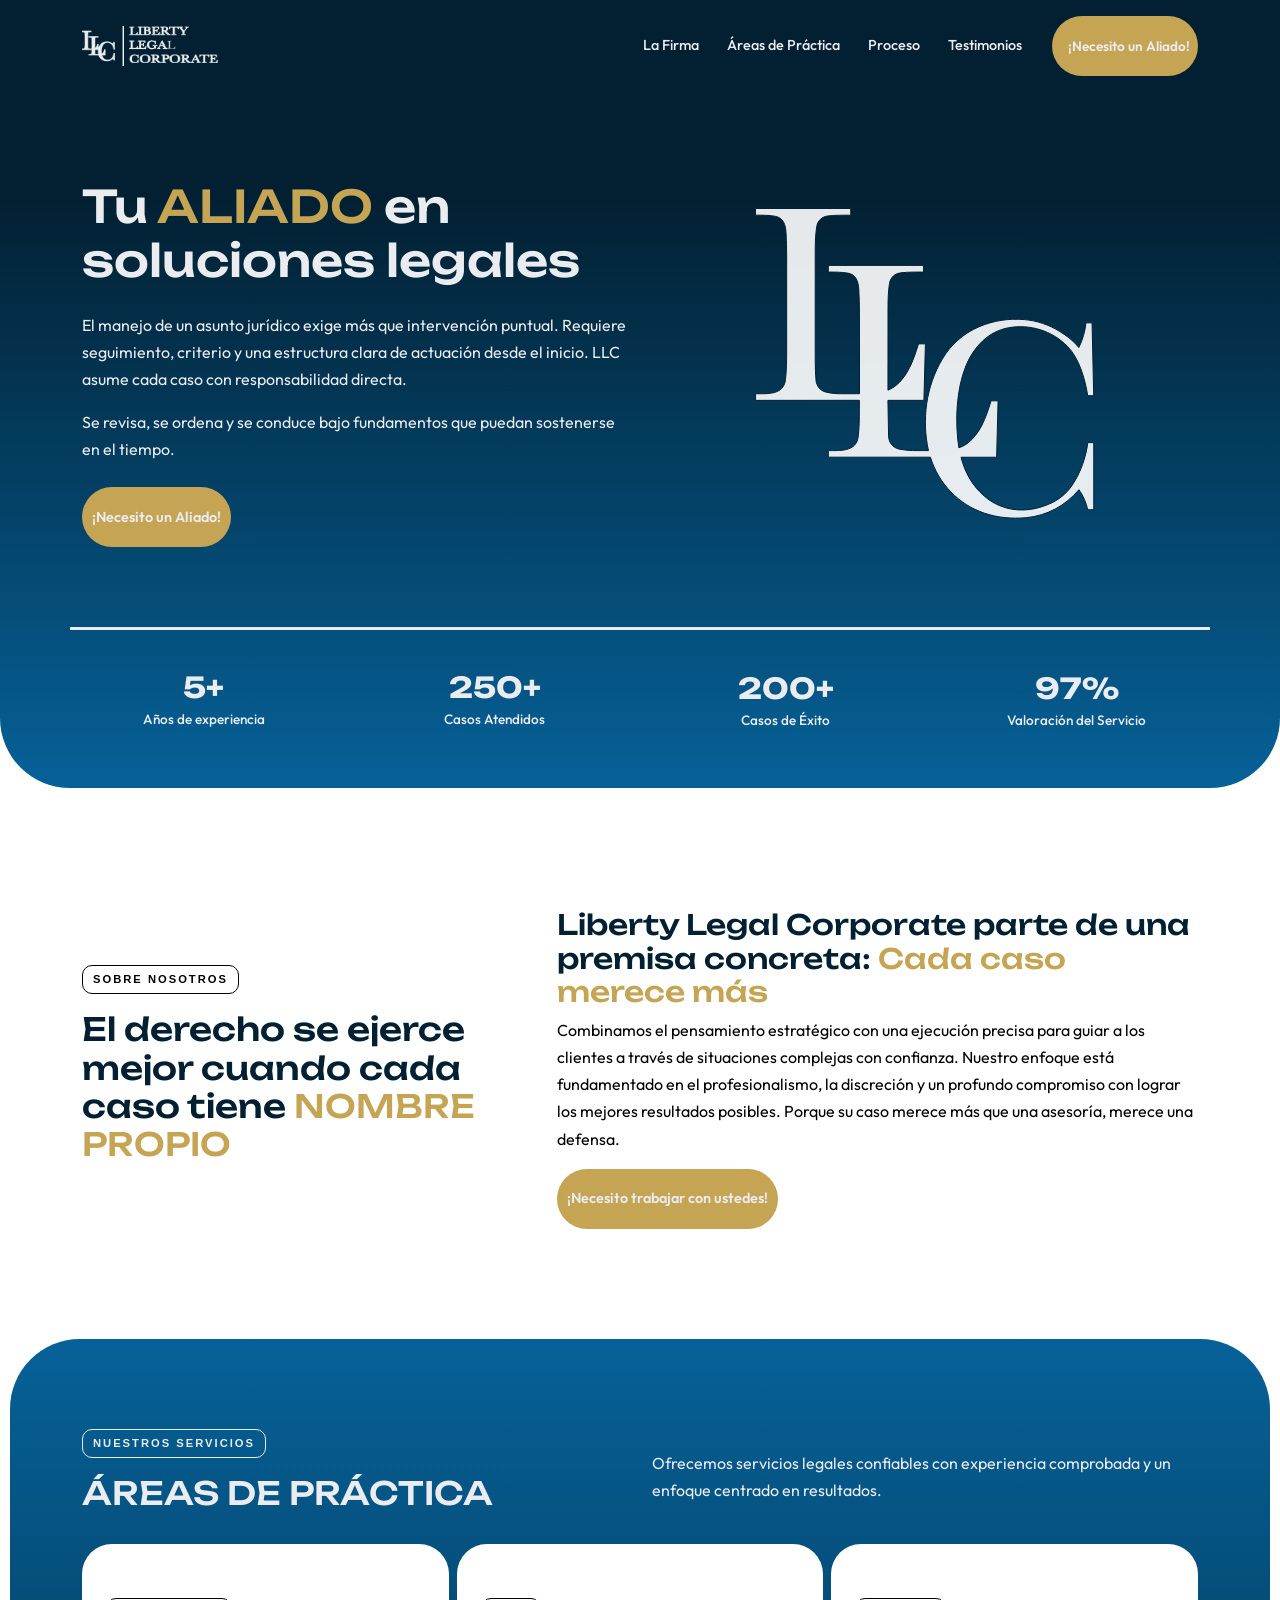
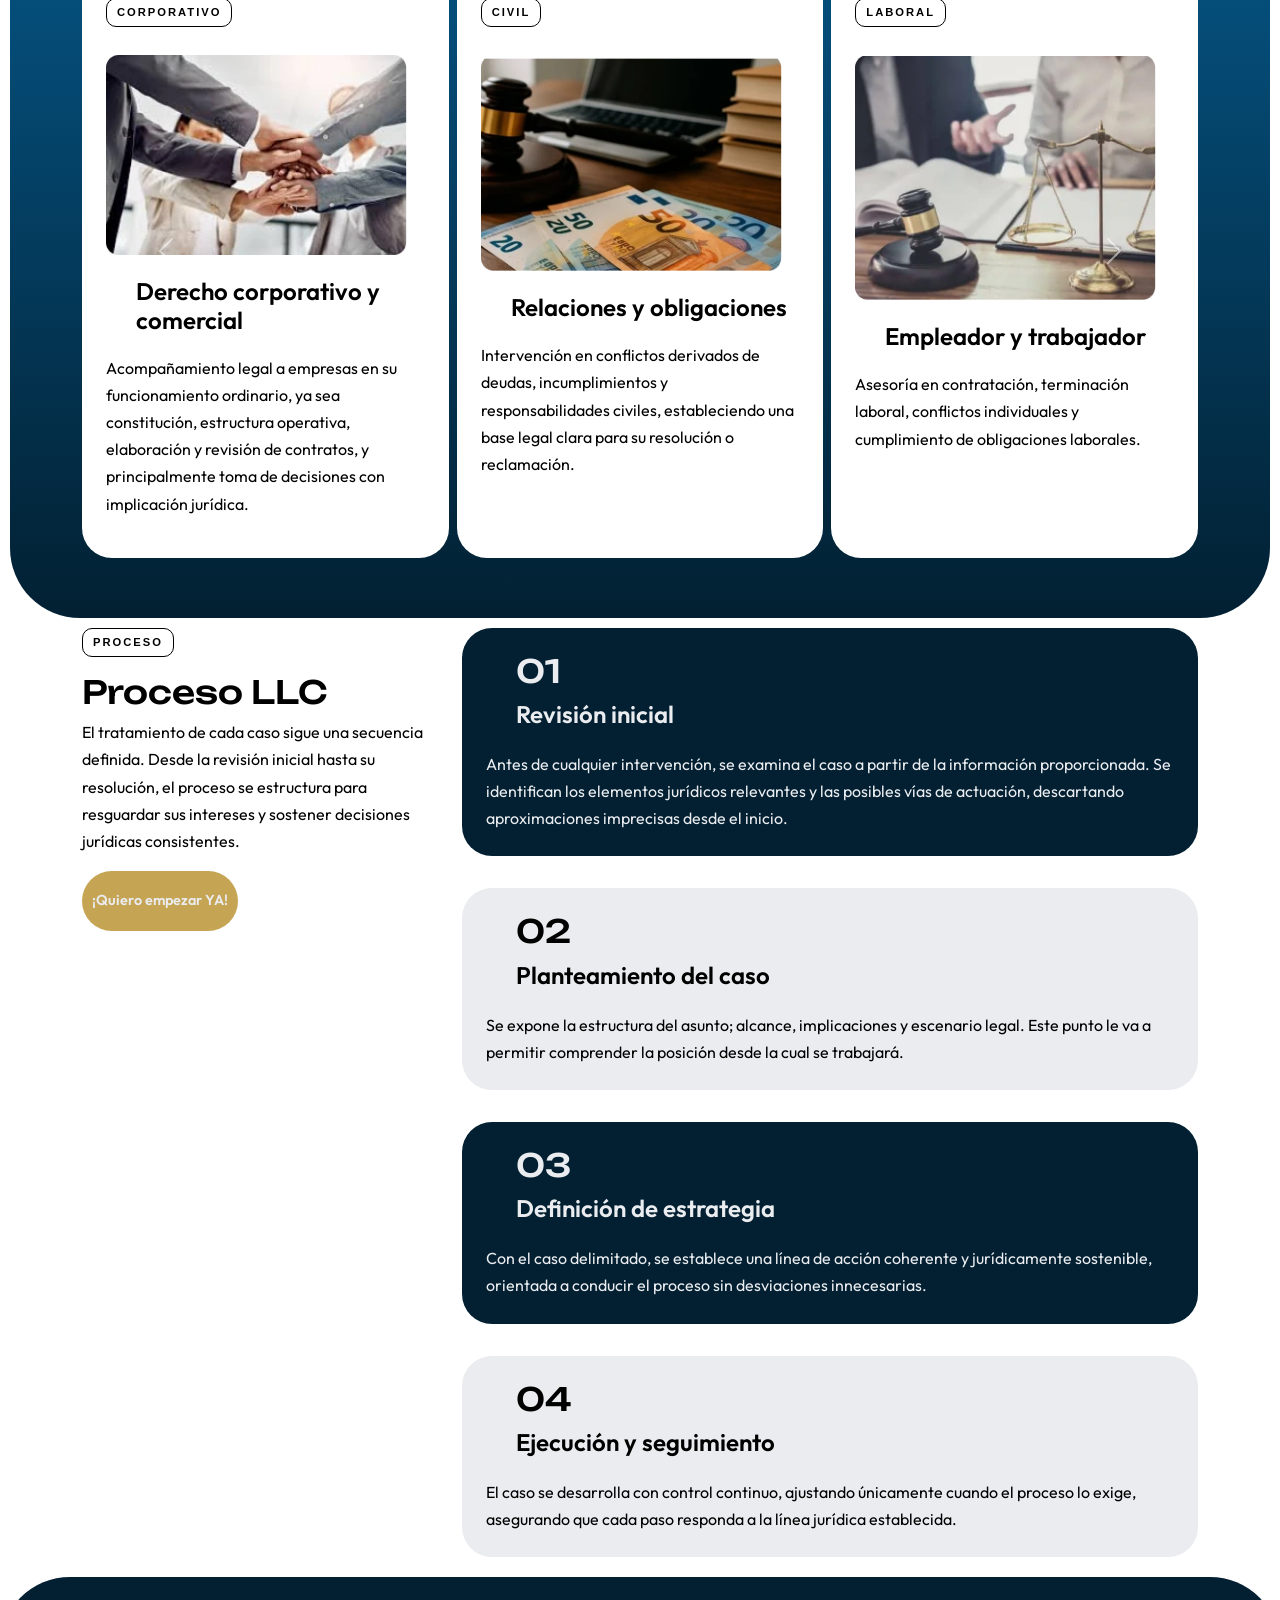
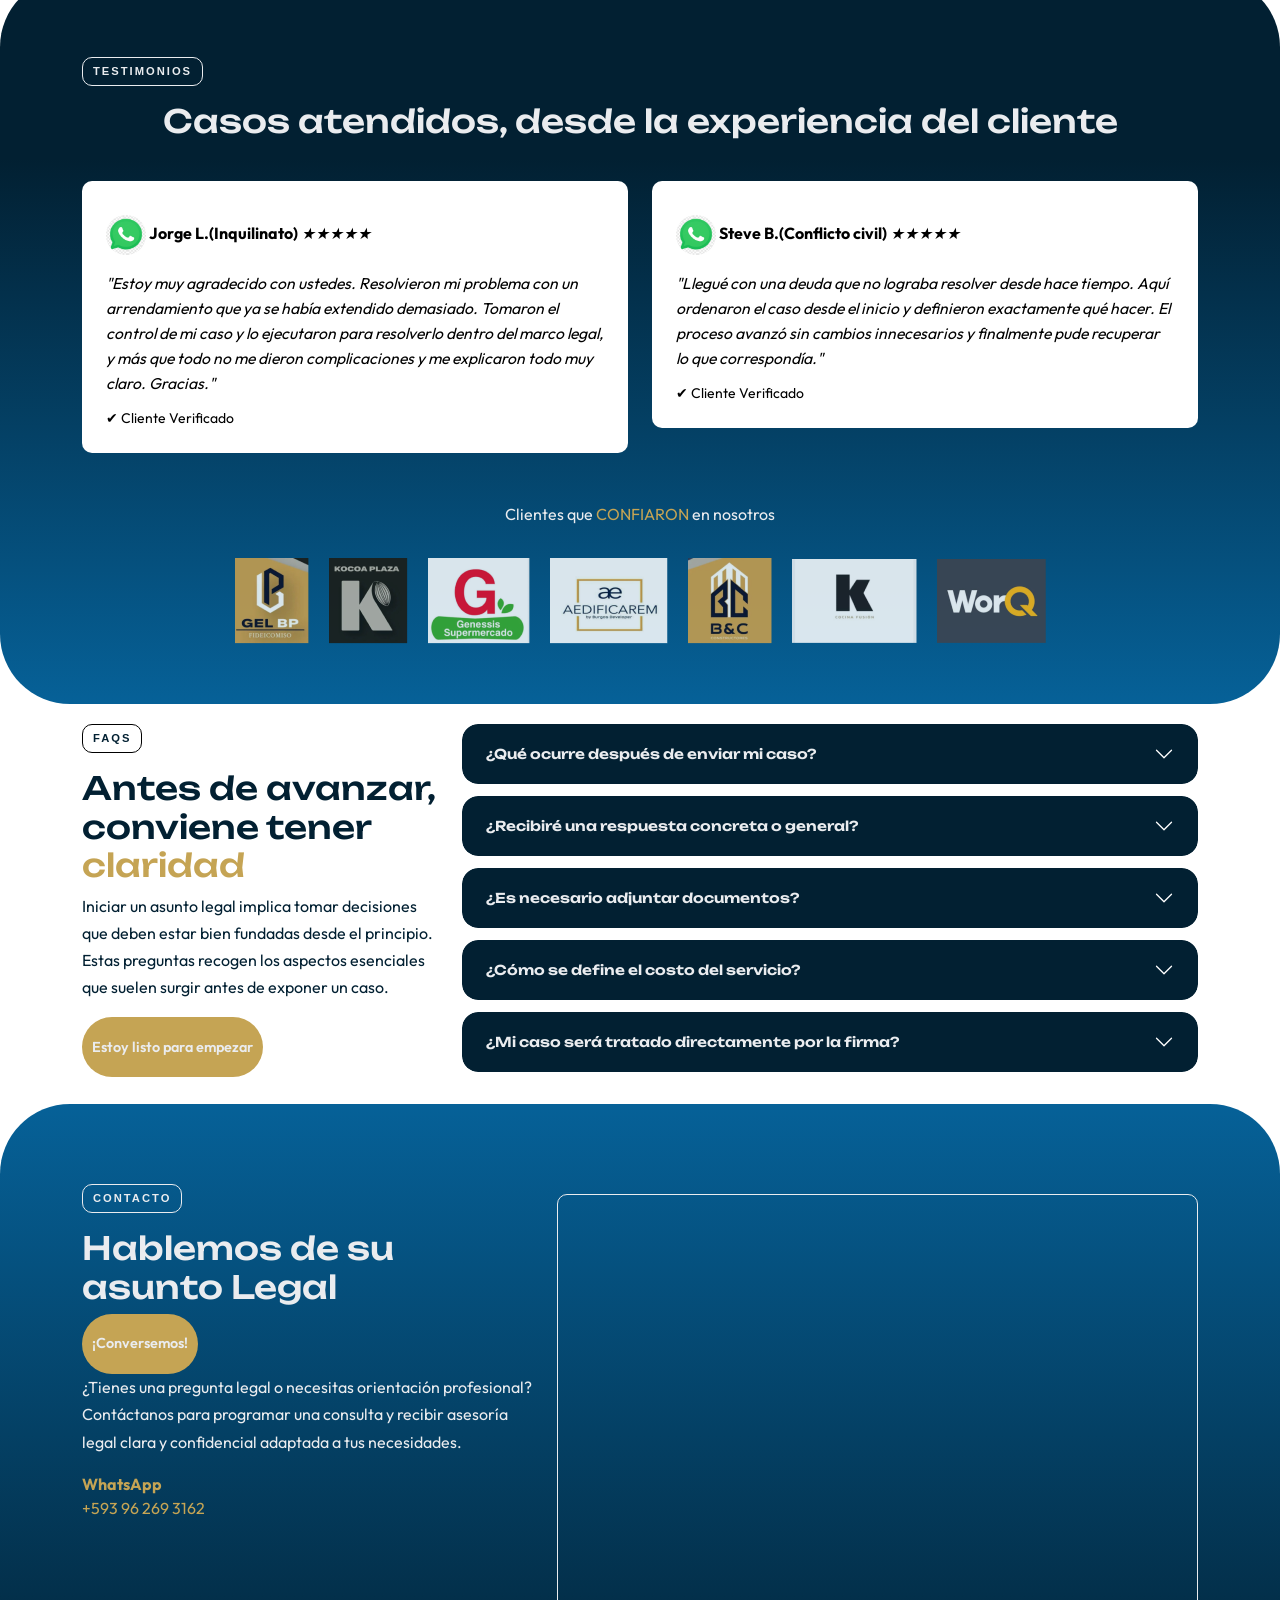
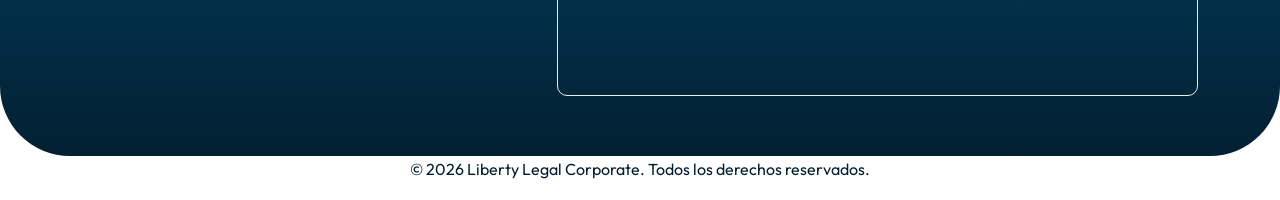
==== index.html @ 4735b4de "se hizo responsive" ====
<!DOCTYPE html>
    <html lang="es">

    <head>
        <meta charset="UTF-8">
        <meta name="viewport" content="width=device-width, initial-scale=1.0">
        <!-- esto hace que el celular no haga zoom -->
        <title>LLC - Liberty Legal Corporate</title>

        <!-- Fuentes de Google Fonts -->
        <link rel="preconnect" href="https://fonts.googleapis.com">
        <link rel="preconnect" href="https://fonts.gstatic.com" crossorigin>
        <link
            href="https://fonts.googleapis.com/css2?family=Outfit:wght@100..900&family=Unbounded:wght@200..900&display=swap"
            rel="stylesheet">

        <!-- Bootstrap CSS -->
        <link rel="stylesheet" href="public/bootstrap/css/bootstrap.min.css"> 

        <!-- Nuestros estilos -->
        <link rel="stylesheet" href="estilos/estilos.css">
    </head>

    <body>

        <!-- NAVBAR -->
        <nav class="navbar navbar-expand-lg" id="navbar">
            
            <!-- navbar-expand-lg: en pantalla grande muestra los links, en celular los esconde y aparece el boton hamburguesa -->
            <div class="container"> <!-- container: centra todo y le pone margenes a los lados -->

                <!-- Logo -->
                <a href="#hero" class="navbar-brand">
                    <img src="img/logo menu.webp" alt="Liberty Legal Corporate" class="logo">
                </a>

                <button class="navbar-toggler border-0" type="button" data-bs-toggle="collapse" data-bs-target="#menu" aria-controls="menu" aria-expanded="false" aria-label="Toggle navigation">
                    <span class="navbar-toggler-icon"></span>
                </button>

                <div class="collapse navbar-collapse" id="menu">
                    <ul class="navbar-nav ms-auto align-items-lg-center">
                        <li class="nav-item"><a class="nav-link" href="#sobre-nosotros">La Firma</a></li>
                        <li class="nav-item"><a class="nav-link" href="#servicios">Áreas de Práctica</a></li>
                        <li class="nav-item"><a class="nav-link" href="#proceso">Proceso</a></li>
                        <li class="nav-item"><a class="nav-link" href="#testimonios">Testimonios</a></li>
                    </ul>
                </div>

                <a href="#contacto" class="boton ms-auto ms-lg-3">
                    ¡Necesito un Aliado!
                </a>

            </nav>
            
            <!-- SECCION 1 -->
            <section id="hero">
                <div class="container">
                    <div class="row align-items-center"> <!-- row: crea una fila, align-items-center: centra verticalmente -->
                        
                        <!-- en pantalla grande ocupa la mitad, en celular ocupa todo el ancho -->
                        <div class="col-lg-6">
                            <h1>Tu <span>ALIADO</span> en soluciones legales</h1>
                            <p>El manejo de un asunto jurídico exige más que intervención puntual.
                                Requiere seguimiento, criterio y una estructura clara de actuación
                                desde el inicio. LLC asume cada caso con responsabilidad directa.</p>
                                <p>Se revisa, se ordena y se conduce bajo fundamentos que puedan sostenerse en el tiempo.</p>
                                <a href="#contacto" class="boton">¡Necesito un Aliado!</a>
                            </div>
                            
                            <!-- logo grande, en pantalla grande ocupa la otra mitad, en celular se pone abajo -->
                            <div class="col-lg-6 text-center">
                                <svg width="340" height="311" viewBox="0 0 340 311" fill="none" xmlns="http://www.w3.org/2000/svg">
                            <path
                            d="M332.729 187.647C330.099 170.996 324.219 150.156 312.304 138.159C296.985 122.697 275.218 115.922 253.812 119.697C233.077 123.317 218.635 139.089 210.898 157.913C201.149 181.7 199.911 214.331 203.832 239.773C213.838 237.033 222.4 226.225 226.836 217.382C230.808 209.47 233.438 201.558 236.069 192.87L243.084 192.819L241.64 249.237H205.998C209.454 262.372 215.282 274.111 224.515 283.522C236.12 296.088 252.007 302.708 269.132 301.932C277.849 301.725 285.74 299.501 293.735 296.192C303.329 292.21 311.375 285.953 317.204 277.162C325.766 264.337 330.821 249.806 332.833 234.602L338.764 234.654V301.57C336.804 301.725 334.896 301.777 332.729 301.725C331.079 294.382 328.397 287.866 323.909 281.661C310.344 297.795 292.033 307.672 271.195 309.689C257.01 310.878 243.135 309.792 229.57 305.241C203.728 296.554 183.664 275.714 175.411 249.185H73.3346L73.283 242.618C84.4758 242.411 101.136 244.221 103.148 228.966C104.334 220.071 104.282 211.176 104.334 202.127L104.386 192.301L0.555486 192.353L0.503906 185.786C11.903 185.631 28.6665 187.389 30.4718 171.72C31.555 162.101 31.6581 152.741 31.6581 142.864V48.334C31.6581 40.2669 31.4518 32.7686 31.0392 24.8048C30.6265 17.048 28.5633 9.60139 19.8979 8.20515C13.3473 7.1709 7.20928 7.1709 0.503906 7.1709L0.555486 0.5H95.7202L95.7718 7.22262C87.9317 7.17091 80.6074 7.06748 72.9735 7.94659C67.0419 8.67056 62.6576 12.4973 61.6776 18.6511C60.4396 26.8216 60.2333 34.8888 60.2333 43.473V153.465C60.2333 159.878 60.5428 165.566 60.9554 171.823C61.3165 177.822 65.0818 182.735 71.1167 184.131C75.7588 185.217 80.6074 185.734 85.5074 185.734H104.489L104.437 105.218C104.437 96.9954 104.231 89.342 103.767 81.1714C103.302 73.518 101.085 66.4334 92.677 65.0888C86.1264 64.0546 79.9884 64.0546 73.283 64.0546L73.3346 57.3837H168.499L168.551 64.1063C160.711 64.0546 153.386 63.9512 145.753 64.8303C139.821 65.5542 135.437 69.381 134.457 75.5348C133.219 83.6536 133.012 91.7725 133.012 100.305L132.961 182.166C150.601 175.029 158.441 152.741 163.445 135.883L170.408 135.831L168.912 192.353H132.909L133.58 228.19C133.838 234.602 137.603 239.36 143.793 241.066C148.332 241.894 152.974 242.566 157.668 242.566L173.451 242.618C166.694 211.642 171.027 178.494 187.223 151.19C195.94 136.504 208.474 125.489 224.051 118.766C238.338 112.613 253.503 110.337 269.08 111.578C282.027 112.664 293.838 116.698 304.773 123.472C311.891 127.868 318.236 132.625 323.858 139.503C327.881 131.488 329.996 123.576 330.976 114.836H337.062L338.713 187.699L332.729 187.647Z"
                            fill="white" stroke="#022032" stroke-miterlimit="10" />
                        </svg>
                    </div>
                </div>
            </div>
        </div>
        
        <!-- SECCION 1.5 -->
        <section id="stats">
            <div class="container">
                <div class="row text-center"> <!-- row: los 4 numeros van en una fila -->
                    
                    <!-- col-6: en celular se muestran 2 por fila, col-lg-3: en pantalla grande los 4 en una sola fila -->
                    <div class="col-6 col-lg-3">
                        <h2>5+</h2>
                        <p>Años de experiencia</p>
                    </div>
                    <div class="col-6 col-lg-3">
                        <h2>250+</h2>
                        <p>Casos Atendidos</p>
                    </div>
                    <div class="col-6 col-lg-3">
                        <h2>200+</h2>
                        <p>Casos de Éxito</p>
                    </div>
                    <div class="col-6 col-lg-3">
                        <h2>97%</h2>
                        <p>Valoración del Servicio</p>
                    </div>
                    
                </div>
            </div>
        </section>
    </section>
        
        <!-- SECCION 2 -->
        <section id="sobre-nosotros">
            <div class="container">
                <div class="row align-items-center">

                    <!-- lado izquierdo en pantalla grande, arriba en celular -->
                    <div class="col-lg-5">
                        <p class="etiqueta">SOBRE NOSOTROS</p>
                        <h2>El derecho se ejerce mejor cuando cada caso tiene
                            <span class="dorado">NOMBRE PROPIO</span>
                        </h2>
                    </div>

                    <!-- lado derecho en pantalla grande, abajo en celular -->
                    <div class="col-lg-7">
                        <h3>Liberty Legal Corporate parte de una premisa concreta:
                            <span class="dorado">Cada caso merece más</span>
                        </h3>
                        <p>Combinamos el pensamiento estratégico con una ejecución precisa para guiar a los clientes
                            a través de situaciones complejas con confianza. Nuestro enfoque está fundamentado en el
                            profesionalismo, la discreción y un profundo compromiso con lograr los mejores resultados
                            posibles. Porque su caso merece más que una asesoría, merece una defensa.</p>
                        <a href="#contacto" class="boton">¡Necesito trabajar con ustedes!</a>
                    </div>
                </div>
            </div>
        </section>

        <!-- SECCION 3 -->
        <section id="servicios">
            <div class="container">

                <!-- encabezado de la seccion en dos columnas -->
                <div class="row mb-4">
                    <div class="col-lg-6">
                        <p class="etiqueta">NUESTROS SERVICIOS</p>
                        <h2>ÁREAS DE PRÁCTICA</h2>
                    </div>
                    <div class="col-lg-6 d-flex align-items-end"> <!-- d-flex align-items-end: pega el texto abajo -->
                        <p>Ofrecemos servicios legales confiables con experiencia comprobada y un enfoque centrado en
                            resultados.</p>
                    </div>
                </div>

                <!-- carrusel de bootstrap, muestra 3 tarjetas por pantalla -->
                <div id="carrusel" class="carousel slide" data-bs-touch="false" data-bs-interval="false">
                    <div class="carousel-inner">

                        <!-- pantalla 1 del carrusel -->
                        <div class="carousel-item active">
                            <div class="row g-2"> <!-- g-2: espacio entre tarjetas -->

                                <div class="col-lg-4"> <!-- col-lg-4: 3 tarjetas en fila en pantalla grande -->
                                    <div class="tarjeta">
                                        <p class="etiqueta">CORPORATIVO</p>
                                        <img src="img/derecho-corp.webp" alt="Derecho Corporativo" width="301.07 px">
                                        <h4>Derecho corporativo y comercial</h4>
                                        <p>Acompañamiento legal a empresas en su funcionamiento ordinario, ya sea
                                            constitución,
                                            estructura operativa, elaboración y revisión de contratos, y principalmente toma
                                            de decisiones con implicación jurídica.</p>
                                    </div>
                                </div>

                                <div class="col-lg-4">
                                    <div class="tarjeta">
                                        <p class="etiqueta">CIVIL</p>
                                        <img src="img/civil.webp" alt="Relaciones y Obligaciones" width="301.07 px">
                                        <h4>Relaciones y obligaciones</h4>
                                        <p>Intervención en conflictos derivados de deudas, incumplimientos y
                                            responsabilidades
                                            civiles, estableciendo una base legal clara para su resolución o reclamación.
                                        </p>
                                    </div>
                                </div>

                                <div class="col-lg-4">
                                    <div class="tarjeta">
                                        <p class="etiqueta">LABORAL</p>
                                        <img src="img/laboral.webp" alt="Derecho Laboral" width="301.07 px">
                                        <h4>Empleador y trabajador</h4>
                                        <p>Asesoría en contratación, terminación laboral, conflictos individuales y
                                            cumplimiento de obligaciones laborales.</p>
                                    </div>
                                </div>

                            </div>
                        </div>

                        <!-- pantalla 2 del carrusel -->
                        <div class="carousel-item">
                            <div class="row g-2">

                                <div class="col-lg-4">
                                    <div class="tarjeta">
                                        <p class="etiqueta">SOCIETARIO</p>
                                        <img src="img/societario.webp" alt="Societario" width="301.07 px">
                                        <h4>Estructura y dinámica empresarial</h4>
                                        <p>Asesoría en la organización interna de sociedades, relaciones entre socios,
                                            reformas estatutarias y resolución de conflictos corporativos.</p>
                                    </div>
                                </div>

                                <div class="col-lg-4">
                                    <div class="tarjeta">
                                        <p class="etiqueta">TRIBUTARIO</p>
                                        <img src="img/tributario.webp" alt="Tributario" width="301.07 px">
                                        <h4>Obligaciones fiscales</h4>
                                        <p>Análisis y cumplimiento de cargas tributarias, planificación fiscal y atención
                                            de requerimientos de la administración.</p>
                                    </div>
                                </div>

                                <div class="col-lg-4">
                                    <div class="tarjeta">
                                        <p class="etiqueta">INQUILINATO</p>
                                        <img src="img/inquilinato.webp" alt="Inquilinato" width="301.07 px">
                                        <h4>Arrendamientos y conflictos derivados</h4>
                                        <p>Gestión de relaciones entre arrendador e inquilino, cumplimiento de contratos,
                                            recuperación de inmuebles y resolución de controversias.</p>
                                    </div>
                                </div>

                            </div>
                        </div>

                        <!-- pantalla 3 del carrusel -->
                        <div class="carousel-item">
                            <div class="row g-2">

                                <div class="col-lg-4">
                                    <div class="tarjeta">
                                        <p class="etiqueta">RECUPERACIÓN DE CARTERA</p>
                                        <img src="img/recup-cartera.webp" alt="Recuperación de Cartera" width="301.07 px">
                                        <h4>Obligaciones pendientes</h4>
                                        <p>Estructuración de procesos para el cobro de deudas, priorizando vías legales
                                            que permitan una recuperación efectiva.</p>
                                    </div>
                                </div>

                                <div class="col-lg-4">
                                    <div class="tarjeta">
                                        <p class="etiqueta">FAMILIA</p>
                                        <img src="img/familia.webp" alt="Familia" width="301.07 px">
                                        <h4>Relaciones jurídicas personales</h4>
                                        <p>Procesos de divorcio, pensiones y custodia abordados con criterio jurídico
                                            claro, buscando ordenar situaciones que requieren estabilidad legal.</p>
                                    </div>
                                </div>

                                <div class="col-lg-4">
                                    <div class="tarjeta">
                                        <p class="etiqueta">SUCESORIO</p>
                                        <img src="img/sucesorio.webp" alt="Sucesorio" width="301.07 px">
                                        <h4>Transmisión y orden patrimonial</h4>
                                        <p>Asesoría en procesos de herencia, partición de bienes y planificación sucesoria,
                                            estableciendo una distribución clara del patrimonio.</p>
                                    </div>
                                </div>

                            </div>
                        </div>

                        <!-- pantalla 4 del carrusel -->
                        <div class="carousel-item">
                            <div class="row g-2">

                                <div class="col-lg-4">
                                    <div class="tarjeta">
                                        <p class="etiqueta">PROPIEDAD INTELECTUAL</p>
                                        <img src="img/propi-intelect.webp" alt="Propiedad Intelectual" width="301.07 px">
                                        <h4>Protección de activos intangibles</h4>
                                        <p>Registro y defensa de derechos sobre marcas, obras y creaciones, garantizando
                                            su uso exclusivo y evitando vulneraciones.</p>
                                    </div>
                                </div>

                                <div class="col-lg-4">
                                    <div class="tarjeta">
                                        <p class="etiqueta">ADMINISTRATIVO</p>
                                        <img src="img/administr.webp" alt="Administrativo" width="301.07 px">
                                        <h4>Administración con entidades del Estado</h4>
                                        <p>Gestión de procedimientos administrativos, recursos y defensa ante actuaciones
                                            de entidades del Estado.</p>
                                    </div>
                                </div>

                                <div class="col-lg-4">
                                    <div class="tarjeta">
                                        <p class="etiqueta">DERECHO DE COMPETENCIA</p>
                                        <img src="img/competencia.webp" alt="Derecho de Competencia" width="301.07 px">
                                        <h4>Regulación del mercado</h4>
                                        <p>Asesoría en prácticas comerciales, prevención de conductas restrictivas y
                                            cumplimiento de normativa de competencia.</p>
                                    </div>
                                </div>
                            </div>
                        </div>
                    </div>

                    <!-- flechas para pasar de pantalla en el carrusel -->
                    <button class="carousel-control-prev" type="button" data-bs-target="#carrusel" data-bs-slide="prev">
                        <span class="carousel-control-prev-icon"></span>
                    </button>
                    <button class="carousel-control-next" type="button" data-bs-target="#carrusel" data-bs-slide="next">
                        <span class="carousel-control-next-icon"></span>
                    </button>
                </div>
            </div>
        </section>

        <!-- SECCION 4 -->
        <section id="proceso">
            <div class="container">
                <div class="row">

                    <!-- descripcion del proceso, lado izquierdo en pantalla grande -->
                    <div class="col-lg-4">
                        <p class="etiqueta">PROCESO</p>

                        <h2>Proceso LLC</h2>
                        <div class="procesollc">

                            <p>El tratamiento de cada caso sigue una secuencia definida. Desde la revisión inicial
                                hasta su resolución, el proceso se estructura para resguardar sus intereses y sostener
                                decisiones jurídicas consistentes.</p>
                                <a href="#contacto" class="boton">¡Quiero empezar YA!</a>
                            </div>
                    </div>

                    <!-- los 4 pasos, lado derecho en pantalla grande -->
                    <div class="col-lg-8">

                        <div class="paso1">
                            <h3 class="numero">01</h3>
                            <div>
                                <h4>Revisión inicial</h4>
                                <p>Antes de cualquier intervención, se examina el caso a partir de la información
                                    proporcionada. Se identifican los elementos jurídicos relevantes y las posibles
                                    vías de actuación, descartando aproximaciones imprecisas desde el inicio.</p>
                            </div>
                        </div>

                        <div class="paso2">
                            <h3 class="numero">02</h3>
                            <div>
                                <h4>Planteamiento del caso</h4>
                                <p>Se expone la estructura del asunto; alcance, implicaciones y escenario legal.
                                    Este punto le va a permitir comprender la posición desde la cual se trabajará.</p>
                            </div>
                        </div>

                        <div class="paso3">
                            <h3 class="numero">03</h3>
                            <div>
                                <h4>Definición de estrategia</h4>
                                <p>Con el caso delimitado, se establece una línea de acción coherente y jurídicamente
                                    sostenible, orientada a conducir el proceso sin desviaciones innecesarias.</p>
                            </div>
                        </div>

                        <div class="paso4">
                            <h3 class="numero">04</h3>
                            <div>
                                <h4>Ejecución y seguimiento</h4>
                                <p>El caso se desarrolla con control continuo, ajustando únicamente cuando el proceso
                                    lo exige, asegurando que cada paso responda a la línea jurídica establecida.</p>
                            </div>
                        </div>

                    </div>

                </div>
            </div>
        </section>

        <!-- SECCION 5 -->
        <section id="testimonios">
            <div class="container">

                <p class="etiqueta">TESTIMONIOS</p>
                <h2 class="text-center">Casos atendidos, desde la experiencia del cliente</h2>

                <!-- dos testimonios lado a lado en pantalla grande, uno abajo del otro en celular -->
                <div class="row g-4 mt-3">

                    <div class="col-lg-6"> <!-- col-lg-6: cada testimonio ocupa la mitad en pantalla grande -->
                        <div class="testimonio">
                            <img src="img/wahatssap.webp" alt="whatsapp">
                            <strong>Jorge L.(Inquilinato)</strong>
                        
                            <p class="star">★★★★★</p>
                            <p>"Estoy muy agradecido con ustedes. Resolvieron mi problema con un arrendamiento
                                que ya se había extendido demasiado. Tomaron el control de mi caso y lo ejecutaron
                                para resolverlo dentro del marco legal, y más que todo no me dieron complicaciones
                                y me explicaron todo muy claro. Gracias."</p>
                                <small>✔ Cliente Verificado</small>
                            </div>
                        </div>
                        
                        <div class="col-lg-6">
                            <div class="testimonio">
                            <img src="img/wahatssap.webp" alt="whatsapp">
                            <strong>Steve B.(Conflicto civil)</strong>
                            
                            <p class="star">★★★★★</p>
                            <p>"Llegué con una deuda que no lograba resolver desde hace tiempo. Aquí ordenaron
                                el caso desde el inicio y definieron exactamente qué hacer. El proceso avanzó sin
                                cambios innecesarios y finalmente pude recuperar lo que correspondía."</p>
                            <small>✔ Cliente Verificado</small>
                        </div>
                    </div>
                </div>

                <!-- logos de los clientes  -->
                <div class="text-center mt-5">
                    <p>Clientes que <span>CONFIARON</span> en nosotros</p>
                    <div class="logos-clientes">
                        <img src="img/GELBP.webp" alt="GEL BP">
                        <img src="img/KOCOAPLAZA.webp" alt="Kocoa Plaza">
                        <img src="img/GENESISSUP.webp" alt="Genesis Support">
                        <img src="img/AEDIFICAREM.webp" alt="AECOFICAREM">
                        <img src="img/BYC.webp" alt="B&C">
                        <img src="img/COCINAFUSION.webp" alt="K">
                        <img src="img/WORQ.webp" alt="WorQ">
                    </div>
                </div>

            </div>
        </section>

        <!-- SECCION 6 -->
        <section id="faqs">
            <div class="container">
                <div class="row">

                    <!-- lado izquierdo en pantalla grande -->
                    <div class="col-lg-4">
                        <p class="etiqueta">FAQs</p>
                        <h2>Antes de avanzar, conviene tener <span>claridad</span></h2>
                        <p>Iniciar un asunto legal implica tomar decisiones que deben estar bien fundadas
                            desde el principio. Estas preguntas recogen los aspectos esenciales que suelen
                            surgir antes de exponer un caso.</p>
                        <a href="#contacto" class="boton">
                            Estoy listo para empezar</a>
                    </div>

                    <!-- acordeon de bootstrap, lado derecho en pantalla grande -->
                    <!-- el acordeon se abre y se cierra solo, bootstrap lo maneja -->
                    <div class="col-lg-8">
                        <div class="accordion" id="preguntas">

                            <div class="accordion-item">
                                <h3 class="accordion-header">
                                    <button class="accordion-button collapsed" type="button" data-bs-toggle="collapse"
                                        data-bs-target="#p1">
                                        ¿Qué ocurre después de enviar mi caso?
                                    </button>
                                </h3>
                                <div id="p1" class="accordion-collapse collapse" data-bs-parent="#preguntas">
                                    <div class="accordion-body">
                                        Se realiza una revisión inicial de la información proporcionada para identificar
                                        su estructura jurídica y determinar si procede una intervención y qué pasos
                                        debemos seguir para que el caso tenga éxito.
                                    </div>
                                </div>
                            </div>

                            <div class="accordion-item">
                                <h3 class="accordion-header">
                                    <button class="accordion-button collapsed" type="button" data-bs-toggle="collapse"
                                        data-bs-target="#p2">
                                        ¿Recibiré una respuesta concreta o general?
                                    </button>
                                </h3>
                                <div id="p2" class="accordion-collapse collapse" data-bs-parent="#preguntas">
                                    <div class="accordion-body">
                                        La respuesta se basa en el contenido del caso. Se entrega un criterio jurídico
                                        inicial, no una aproximación genérica.
                                    </div>
                                </div>
                            </div>

                            <div class="accordion-item">
                                <h3 class="accordion-header">
                                    <button class="accordion-button collapsed" type="button" data-bs-toggle="collapse"
                                        data-bs-target="#p3">
                                        ¿Es necesario adjuntar documentos?
                                    </button>
                                </h3>
                                <div id="p3" class="accordion-collapse collapse" data-bs-parent="#preguntas">
                                    <div class="accordion-body">
                                        No es obligatorio en el primer contacto, pero facilita una valoración más
                                        precisa y reduce interpretaciones incompletas.
                                    </div>
                                </div>
                            </div>

                            <div class="accordion-item">
                                <h3 class="accordion-header">
                                    <button class="accordion-button collapsed" type="button" data-bs-toggle="collapse"
                                        data-bs-target="#p4">
                                        ¿Cómo se define el costo del servicio?
                                    </button>
                                </h3>
                                <div id="p4" class="accordion-collapse collapse" data-bs-parent="#preguntas">
                                    <div class="accordion-body">
                                        Depende del tipo de asunto, su complejidad y el alcance requerido. Las
                                        condiciones y honorarios se establecen con claridad antes de iniciar.
                                    </div>
                                </div>
                            </div>

                            <div class="accordion-item">
                                <h3 class="accordion-header">
                                    <button class="accordion-button collapsed" type="button" data-bs-toggle="collapse"
                                        data-bs-target="#p5">
                                        ¿Mi caso será tratado directamente por la firma?
                                    </button>
                                </h3>
                                <div id="p5" class="accordion-collapse collapse" data-bs-parent="#preguntas">
                                    <div class="accordion-body">
                                        Sí. Cada asunto se asume con seguimiento directo con el abogado especialista,
                                        sin intermediaciones innecesarias.
                                    </div>
                                </div>
                            </div>

                        </div>
                    </div>

                </div>
            </div>
        </section>


        <!-- SECCION 7 -->
        <section id="contacto">
            <div class="container">
                <div class="row">

                    <!-- info de contacto, lado izquierdo en pantalla grande -->
                    <div class="col-lg-5">
                        <p class="etiqueta">CONTACTO</p>
                        <h2>Hablemos de su asunto Legal</h2>
                        <a href="#contacto" class="boton">¡Conversemos!</a>
                        <p>¿Tienes una pregunta legal o necesitas orientación profesional? Contáctanos para
                            programar una consulta y recibir asesoría legal clara y confidencial adaptada a
                            tus necesidades.</p>
                        <!-- link directo a whatsapp -->
                        <a href="https://wa.me/593962693162" target="_blank" class="whatsapp">
                            <span>
                                <strong>WhatsApp</strong><br>
                                +593 96 269 3162
                            </span>
                        </a>
                    </div>

                    <!-- formulario de tally, lado derecho en pantalla grande -->
                    <!-- ir a tally.so, crear el formulario y pegar el link del embed en el src -->
                    <div class="col-lg-7">
                        <form class="form" action="https://formsubmit.co/TUCORREO@gmail.com" method="POST">
                            <iframe
                                src="https://tally.so/r/dW2vDV"
                                width="100%" height="500" frameborder="0" title="Formulario de contacto"
                                loading="lazy">
                            </iframe>
                        </form>
                    </div>

                </div>
            </div>
        </section>


        <!-- FOOTER -->
        <footer id="footer">
            <div class="container text-center">
                <p>© 2026 Liberty Legal Corporate. Todos los derechos reservados.</p>
            </div>
        </footer>


        <!-- Bootstrap JS: necesario para el menu hamburguesa, el carrusel y el acordeon -->
        <script src="public/bootstrap/js/bootstrap.bundle.min.js"></script>

    </body>

    </html>
---- estilos/estilos.css ----
@import url('https://fonts.googleapis.com/css2?family=Outfit:wght@100..900&family=Unbounded:wght@200..900&display=swap');

:root {
    --dorado: #C5A454;
    --texto-claro: #EAECEF;
    --fondo-blanco: #FFFFFF;
    --fondo-azul-1: linear-gradient(180deg, #022032 25%, #066198 100%);
    --fondo-azul-2: linear-gradient(180deg, #066198 0%, #022032 100%);
    --azul-oscuro: #022032;
    --negro-texto: #000000;
    --gris: #EAECEF;
}

/* globales */
* {
    margin: 0;
    padding: 0;
    box-sizing: border-box;
}

html {
    scroll-behavior: smooth;
    scroll-padding-top: 90px;
}

body {
    background-color: var(--fondo-blanco);
    font-family: 'Outfit', sans-serif;
    color: var(--azul-oscuro);
}

h1,
h2,
h3 {
    font-family: 'Unbounded', sans-serif;

}

h4 {
    font-family: 'Outfit', sans-serif;
    font-weight: 600;
    margin-left: 30px;
    margin-top: 10px;
}

h5,
h6 {
    font-family: 'Outfit', sans-serif;
    font-weight: 600;

}

p {
    font-family: 'Outfit', sans-serif;
    font-weight: 400;
    line-height: 1.7;


}

span {
    color: var(--dorado);
}

a {
    text-decoration: none;
}

img {
    max-width: 100%;
    height: auto;
    display: block;
}

/* boton universal */
.boton {
    display: inline-flex;
    align-items: center;
    gap: 10px;
    background-color: var(--dorado);
    color: var(--azul-oscuro);
    font-family: 'Outfit', sans-serif;
    font-weight: 600;
    font-size: 0.9rem;
    padding: 10px 10px 10px 10px;
    border-radius: 100px;
}

.boton:hover {
    opacity: 0.85;
    color: var(--azul-oscuro);
}

.etiqueta {
    display: inline-block;
    font-family: 'Inter', sans-serif;
    font-size: 0.7rem;
    font-weight: 600;
    letter-spacing: 2px;
    text-transform: uppercase;
    color: var(--azul-oscuro);

    padding: 4px 10px;
    margin-bottom: 16px;
}


/* ============================================================
NAVBAR
en pantalla grande: logo + links + boton
   en celular: solo logo a la izquierda y boton a la derecha
   ============================================================ */

#navbar {
    position: fixed;
    top: 0;
    left: 0;
    width: 100%;
    z-index: 100;
    padding: 16px 0;
    background-color: var(--azul-oscuro);
}

#navbar .logo {
    height: 40px;
    width: auto;
}

#navbar .nav-link {
    font-family: 'Outfit', sans-serif;
    font-size: 0.9rem;
    font-weight: 500;
    color: var(--texto-claro);
    padding: 8px 14px;
    transition: color 0.2s ease;
}

#navbar .nav-link:hover {
    color: var(--dorado);
}

#navbar .boton {
    font-size: 0.85rem;
    padding: 8px 8px 8px 16px;
}

/* cambia el color del icono hamburguesa a blanco */
#navbar .navbar-toggler-icon {
    background-image: url("data:image/svg+xml,%3csvg xmlns='http://www.w3.org/2000/svg' viewBox='0 0 30 30'%3e%3cpath stroke='rgba%28234, 236, 239, 1%29' stroke-linecap='round' stroke-miterlimit='10' stroke-width='2' d='M4 7h22M4 15h22M4 23h22'/%3e%3c/svg%3e");
}

/* en celular: mantén el menú responsive y aplica estilo al colapsado */
@media (max-width: 991px) {
    #navbar {
        padding: 12px 0;
    }

    #navbar .navbar-collapse {
        background-color: var(--azul-oscuro);
        margin-top: 0.5rem;
        border-radius: 20px;
        padding: 1rem;
    }

    #navbar .navbar-nav {
        flex-direction: column;
        gap: 0.5rem;
    }

    #navbar .nav-link {
        padding: 0.75rem 1rem;
    }
}

/* -----------------Todo lo del Hero ------------ */

#hero {
    background: var(--fondo-azul-1);
    padding-top: 120px;
    border-radius: 70px;
    padding-bottom: 0;
    /* stats tiene su propio padding abajo */
}

#hero h1 {
    font-size: 2.8rem;
    margin-top: 60px;
    color: var(--texto-claro);
    line-height: 1.2;
    margin-bottom: 24px;
}

#hero p {
    color: var(--texto-claro);
    font-size: 1rem;
    margin-bottom: 16px;
}

#hero .boton {
    margin-top: 8px;
    margin-bottom: 60px;
    color: var(--texto-claro);
}

#hero svg {
    max-width: 340px;
    width: 100%;
    height: auto;
    opacity: 0.9;
}

.boton {
    color: var(--texto-claro);
    height: 60px;
}



/* en celular: el svg sale primero (arriba) y el texto abajo
   esto se logra con order, que cambia el orden visual sin tocar el html */
@media (max-width: 991px) {

    #hero .row {
        flex-direction: column;
        /* apila las columnas una encima de la otra */
    }

    /* el svg se pone primero aunque en el html este segundo */
    #hero .col-lg-6:last-child {
        order: -1;
        /* -1 significa "ir antes que todo" */
        margin-bottom: 32px;
    }

    #hero svg {
        max-width: 180px;
        margin: 0 auto;
        /* centrado */
    }

    #hero h1 {
        font-size: 2rem;
    }
}

/* ------------Sobre Nosotros ------------ */
#sobre-nosotros {
    margin-top: 70px;
    padding: 50px 0;
}

#sobre-nosotros p {
    color: var(--negro-texto);
}

#sobre-nosotros .etiqueta {
    display: inline-block;
    border: 1px solid var(--negro-texto);
    border-radius: 10px;
}

/* ------------------STATS ------------*/

#stats {
    margin-top: 20px;
}

#stats .container {
    /* linea horizontal arriba que separa los numeros del contenido del hero */
    border-top: 3px solid var(--texto-claro);
    /* blanco semitransparente */
    padding: 40px 0;
}

/* los numeros grandes en dorado */
#stats h2 {
    font-family: 'Unbounded', sans-serif;

    font-size: 1.8rem;
    font-weight: 700;
    color: var(--texto-claro);
    margin-bottom: 3px;
}

/* el texto debajo de cada numero en blanco */
#stats p {
    font-size: 0.85rem;
    color: var(--texto-claro);
    font-weight: 500;
}

#stats .col-6:nth-child(3),
#stats .col-6:nth-child(4) {
    margin-top: 1px;
}

/* --------------Servicios ------------*/
#servicios {
    margin: 10px;
    margin-top: 60px;
    padding: 60px 20px;
    background: var(--fondo-azul-2);
    color: var(--texto-claro);
    border-radius: 70px;
}

#servicios .etiqueta {
    display: inline-block;
    margin-top: 30px;
    border: 1px solid var(--texto-claro);
    color: var(--texto-claro);
    text-align: center;
    border-radius: 10px;
}


/* -------Tarjetas de servicios------- */

.tarjeta {

    background-color: var(--fondo-blanco);
    border-radius: 30px;
    color: var(--negro-texto);
    display: flex;
    flex-direction: column;
    height: 100%;
    padding: 24px;
    gap: 12px;
}

.tarjeta p {
    color: var(--negro-texto);
}

.tarjeta img {
    text-align: center;
    justify-content: center;
}

#servicios .tarjeta .etiqueta {
    width: fit-content;
    color: var(--negro-texto);
    border: 1px solid var(--negro-texto);
    border-radius: 10px;
}

/* responsive helpers */
@media (max-width: 991px) {
    #hero h1 {
        font-size: 2.2rem;
        margin-top: 30px;
    }

    #hero {
        border-radius: 40px;
        padding-top: 140px;
    }

    #servicios {
        margin: 0 10px;
    }

    #testimonios .testimonio {
        max-width: 100%;
    }

    #proceso .col-lg-4,
    #proceso .col-lg-8 {
        width: 100%;
        max-width: 100%;
    }

    #proceso .col-lg-4 {
        position: static;
    }
}

@media (max-width: 767px) {
    #hero h1 {
        font-size: 1.9rem;
    }

    #hero p,
    #sobre-nosotros p,
    #proceso p,
    #testimonios p {
        font-size: 0.95rem;
    }

    #nav .boton,
    #navbar .boton {
        font-size: 0.85rem;
        padding: 0.8rem 1rem;
    }

    .logos-clientes {
        flex-wrap: wrap;
        gap: 0.75rem;
    }
}

.logos-clientes {
    display: flex;
    flex-wrap: wrap;
    justify-content: center;
    gap: 1rem;
    margin-top: 1.5rem;
}

.logos-clientes img {
    max-width: 120px;
    height: auto;
    opacity: 0.85;
}

.testimonio {
    max-width: 100%;
    min-height: auto;
    padding: 24px;
}

iframe {
    border-radius: 30px;
    min-height: 450px;
}


/* --------Proceso -------- */

/* contenedor del proceso */
#proceso .row {
    align-items: flex-start;
    /* importante */

    color: var(--negro-texto);
}

/* columna izquierda sticky */
#proceso .col-lg-4 {
    display: inline-block;
    position: sticky;
    top: 120px;
    /* altura del navbar */
    height: fit-content;
}

#proceso .etiqueta {
    display: inline-block;
    border-radius: 10px;
    border: 1px solid var(--negro-texto);
    color: var(--negro-texto);

}

.numero {

    font-size: 32px;
    margin-left: 30px;

}

.numero h3 {
    margin-top: 10px;
}


#proceso .col-lg-8 .h4 {
    text-align: center;
    justify-content: center;
    color: var(--texto-claro);
    margin-left: 10px;
}

#proceso .col-lg-8 .p {
    margin-left: 10px;
    font-size: 16px;
    color: var(--texto-claro);


}

#proceso h2 {
    margin-top: 0px;
    font-size: 32px;
}

#proceso .procesollc p {
    color: var(--negro-texto);
}

#proceso .paso1 p,
#proceso .paso2 p,
#proceso .paso3 p,
#proceso .paso4 p {
    margin: 0;
    padding-top: 14px;
    line-height: 1.7;
}

#proceso .paso1,
#proceso .paso2,
#proceso .paso3,
#proceso .paso4 {
    width: 100%;
    margin-left: 0;
    margin-top: 32px;
    color: var(--texto-claro);
    border-radius: 30px;
    background-color: var(--azul-oscuro);
    padding: 24px;
}

#proceso .paso2,
#proceso .paso4 {
    background-color: var(--gris);
    color: var(--negro-texto);
}

#proceso .paso1 {
    margin-top: 0;
}


/* -------------tESTIMONIOS--------------- */

#testimonios {
    margin-top: 20px;
    padding: 60px 20px;
    border-radius: 70px;
    color: var(--texto-claro);
    background: var(--fondo-azul-1);
}

#testimonios .etiqueta {
    display: inline-block;
    border: 1px solid var(--texto-claro);
    border-radius: 10px;
    margin-top: 20px;
    color: var(--texto-claro);

}

#testimonios .text-center {
    text-align: center;
    width: auto;
    margin: 0 auto;
}

#testimonios .testimonio {
    width: 100%;
    max-width: 100%;
    color: var(--negro-texto);
    border-radius: 10px;
    background: var(--fondo-blanco);
    padding: 24px;
}

.testimonio img {
    margin-left: 0;
    border-radius: 100px;
    display: inline-block;
    width: 40px;
    height: 40px;
}

.star {
    width: auto;
    height: auto;
    margin: 1rem 0 0 0;
    display: inline-block;
}

.testimonio small {
    display: block;
    margin-top: 0.75rem;
}

.testimonio p {
    line-height: 1.6;
    font-style: italic;
    font-size: 0.98rem;
    margin: 1rem 0 0 0;
}

/* ---------------logos----------------------- */
.logos-cliente {
    display: inline-block;
}

.logos-clientes {
    display: flex;
    
    flex-wrap: wrap; /*controla si los elementos flexibles deben ajustarse en múltiples líneas o no. */
    justify-content: center;
    align-items: center;
    gap: 20px;
    margin-top: 30px;
}

.logos-clientes img {
    max-width: 150px;
    height: auto;
    opacity: 0.85;
    transition: opacity 0.3s ease;
}

.logos-clientes img:hover {
    opacity: 1;
}


/* -------------FAQS------------ */
#faqs {
    margin-top: 20px;
}

#faqs .etiqueta {
    display: inline-block;
    border: 1px solid var(--negro-texto);
    border-radius: 10px;
}

#faqs .accordion-item {
    border: none;
    border-radius: 16px;
    overflow: hidden;
    margin-bottom: 12px;
    background-color: transparent;
}

#faqs .accordion-button {
    background-color: var(--azul-oscuro);
    color: var(--texto-claro);
    font-family: 'Unbounded', sans-serif;
    font-size: 0.85rem;
    font-weight: 600;
    border-radius: 16px;
    padding: 20px 24px;
    box-shadow: none;
}

#faqs .accordion-button:not(.collapsed) {
    background-color: var(--azul-oscuro);
    color: var(--texto-claro);
    border-radius: 16px 16px 0 0;
    box-shadow: none;
}

#faqs .accordion-button::after {
    filter: brightness(0) invert(1);
}

#faqs .accordion-button:not(.collapsed)::after {
    filter: brightness(0) invert(1);
}

#faqs .accordion-collapse {
    background-color: var(--gris);
    border-radius: 0 0 16px 16px;
}

#faqs .accordion-body {
    font-family: 'Outfit', sans-serif;
    font-size: 0.95rem;
    color: var(--azul-oscuro);
    padding: 20px 24px;
    line-height: 1.7;
}


/* ------CONTACTO------ */
#contacto {
    margin-top: 20px;
    padding: 60px 0;
    border-radius: 70px;
    background: var(--fondo-azul-2);
    color: var(--texto-claro);
}

#contacto .etiqueta {
    display: inline-block;
    border: 1px solid var(--texto-claro);
    border-radius: 10px;
    margin-top: 20px;
    color: var(--texto-claro);

}
#contacto .form {
    margin-top: 30px;
    display: flex;
    flex-direction: column;
    gap: 20px;
    border-radius: 10px;
    border: 1px solid var(--texto-claro);


}
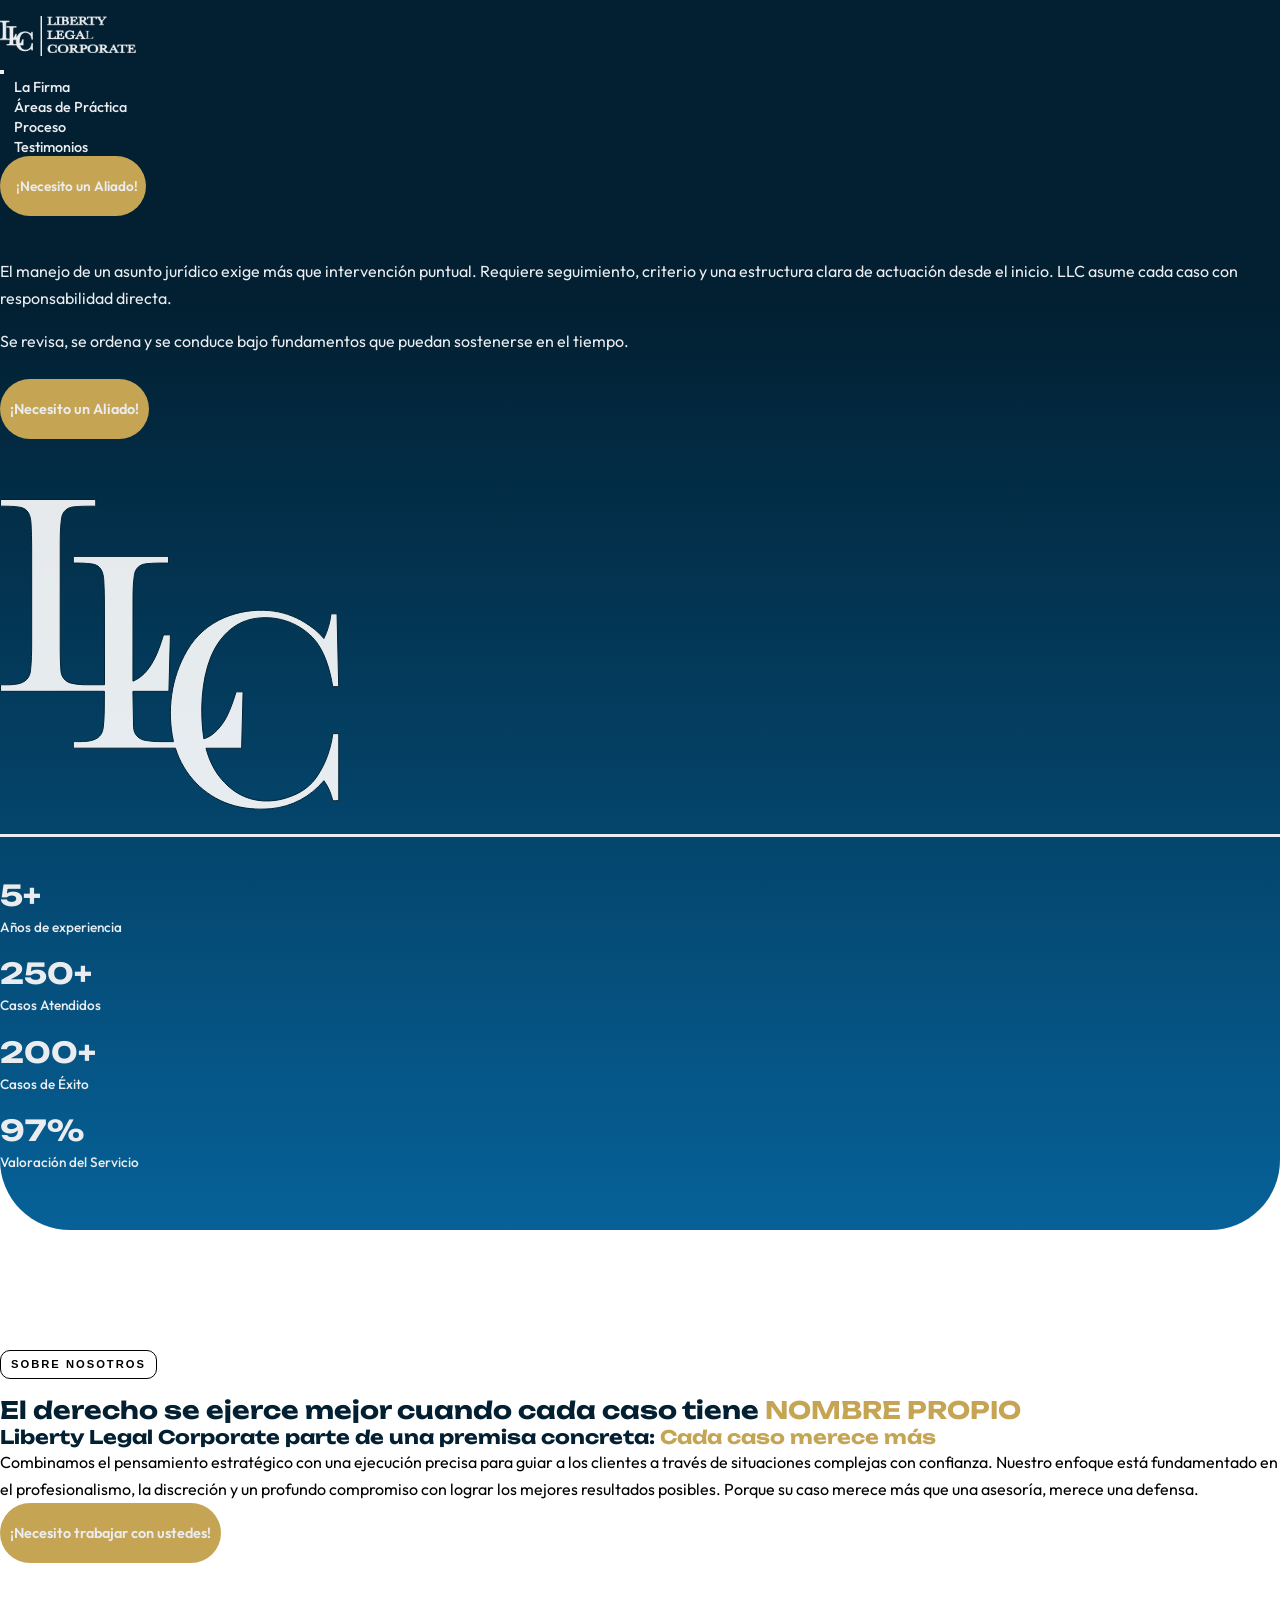
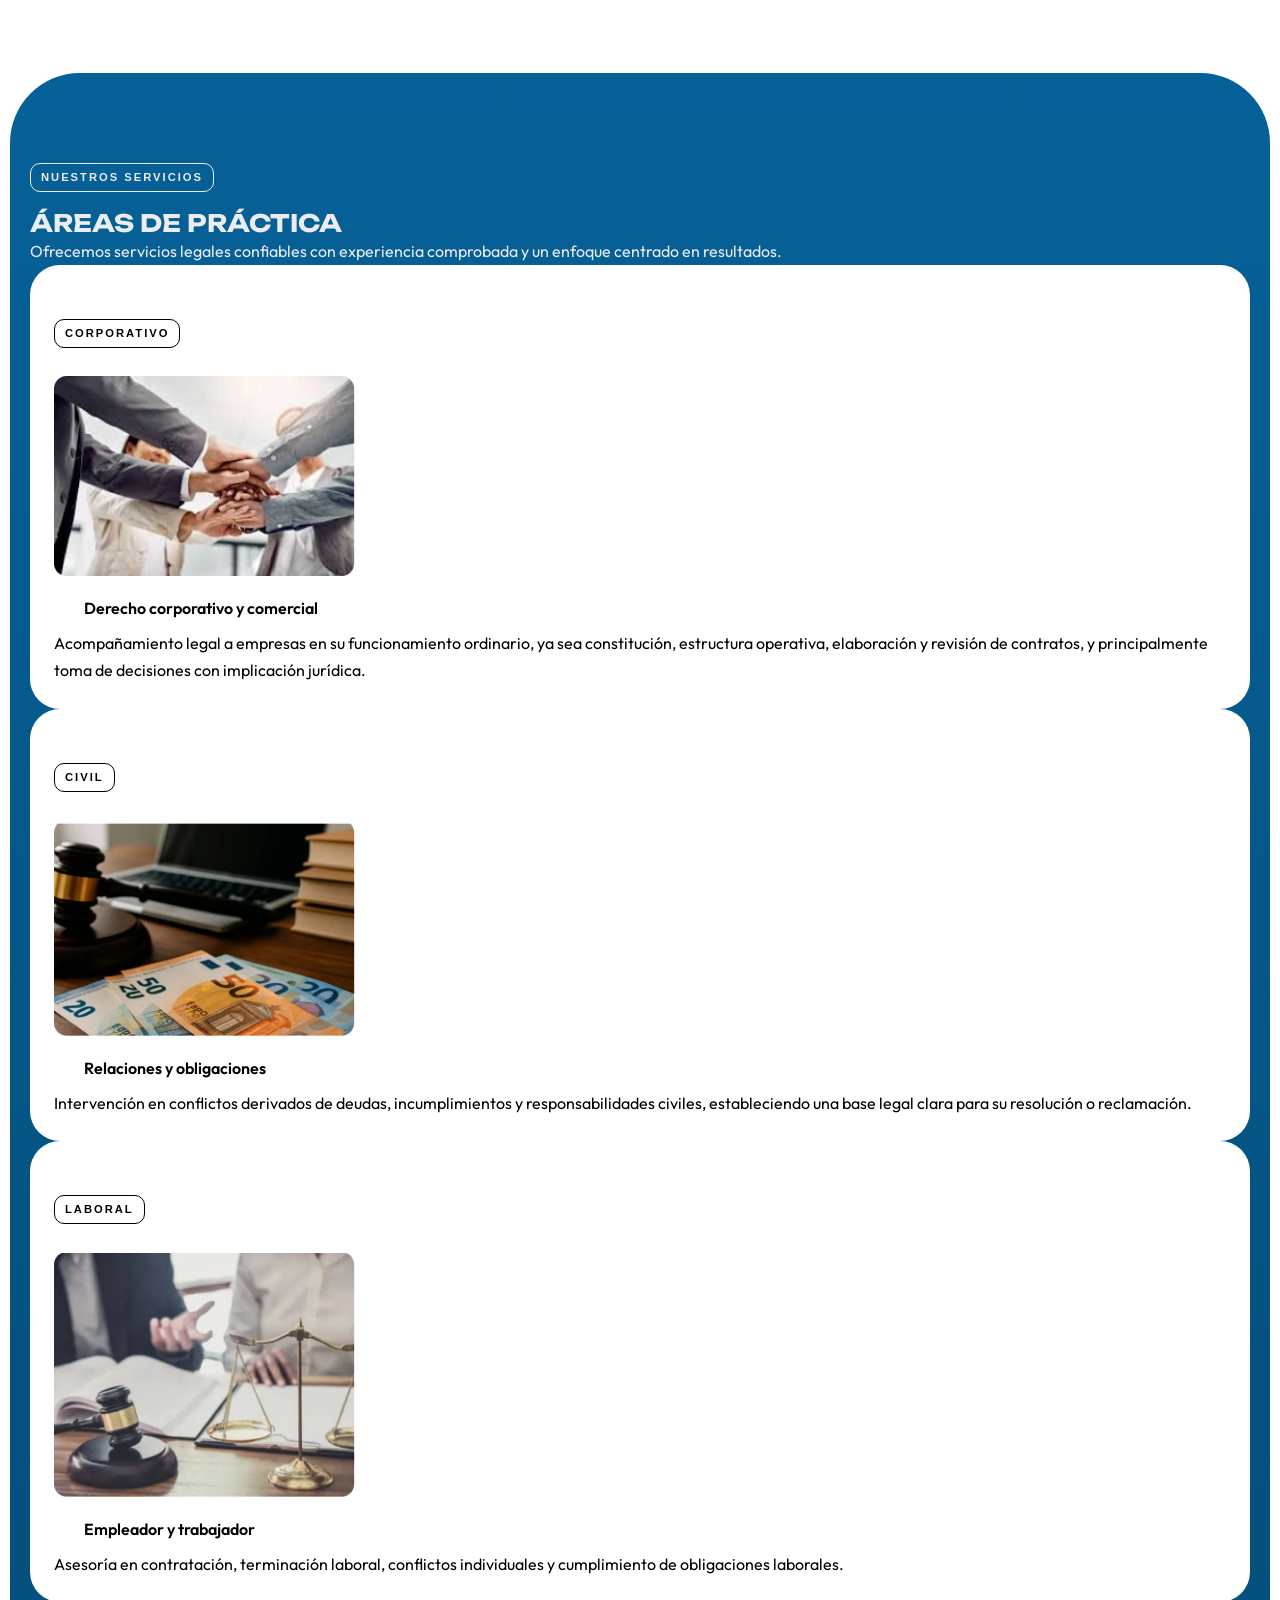
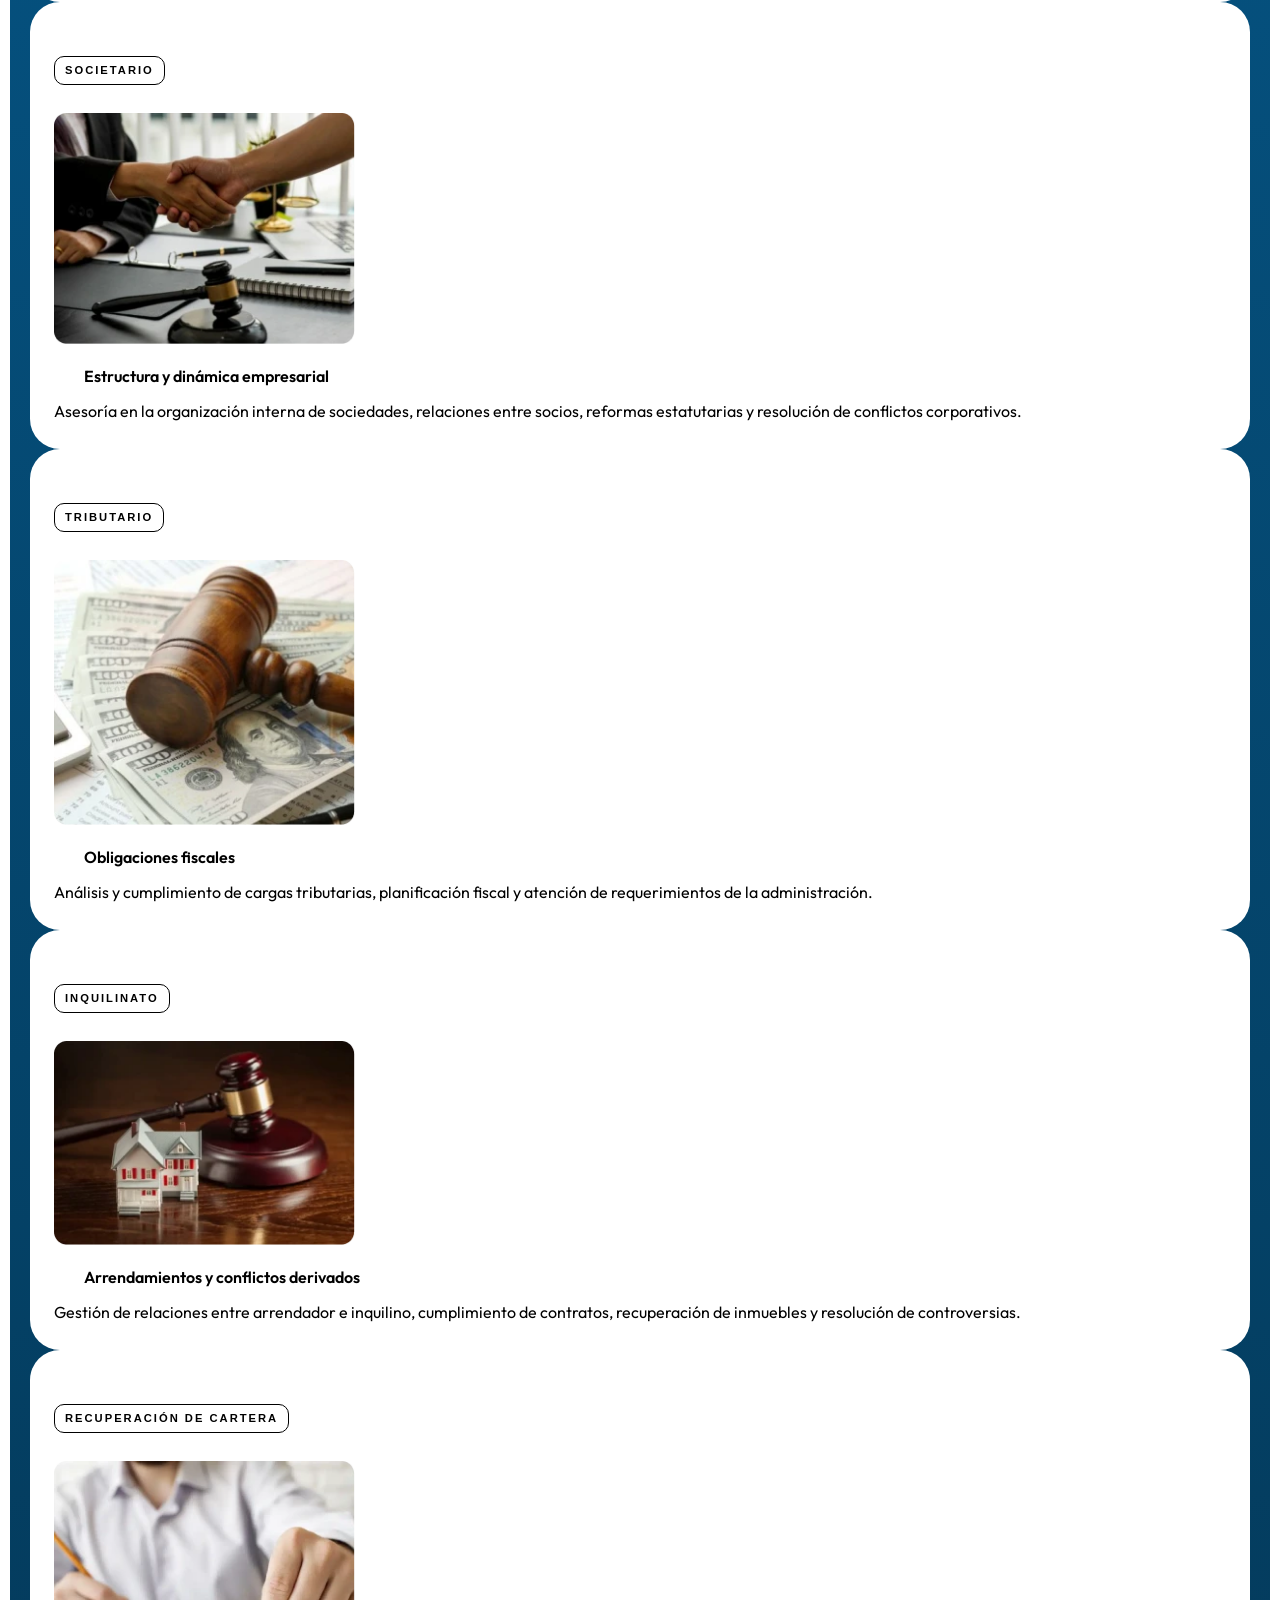
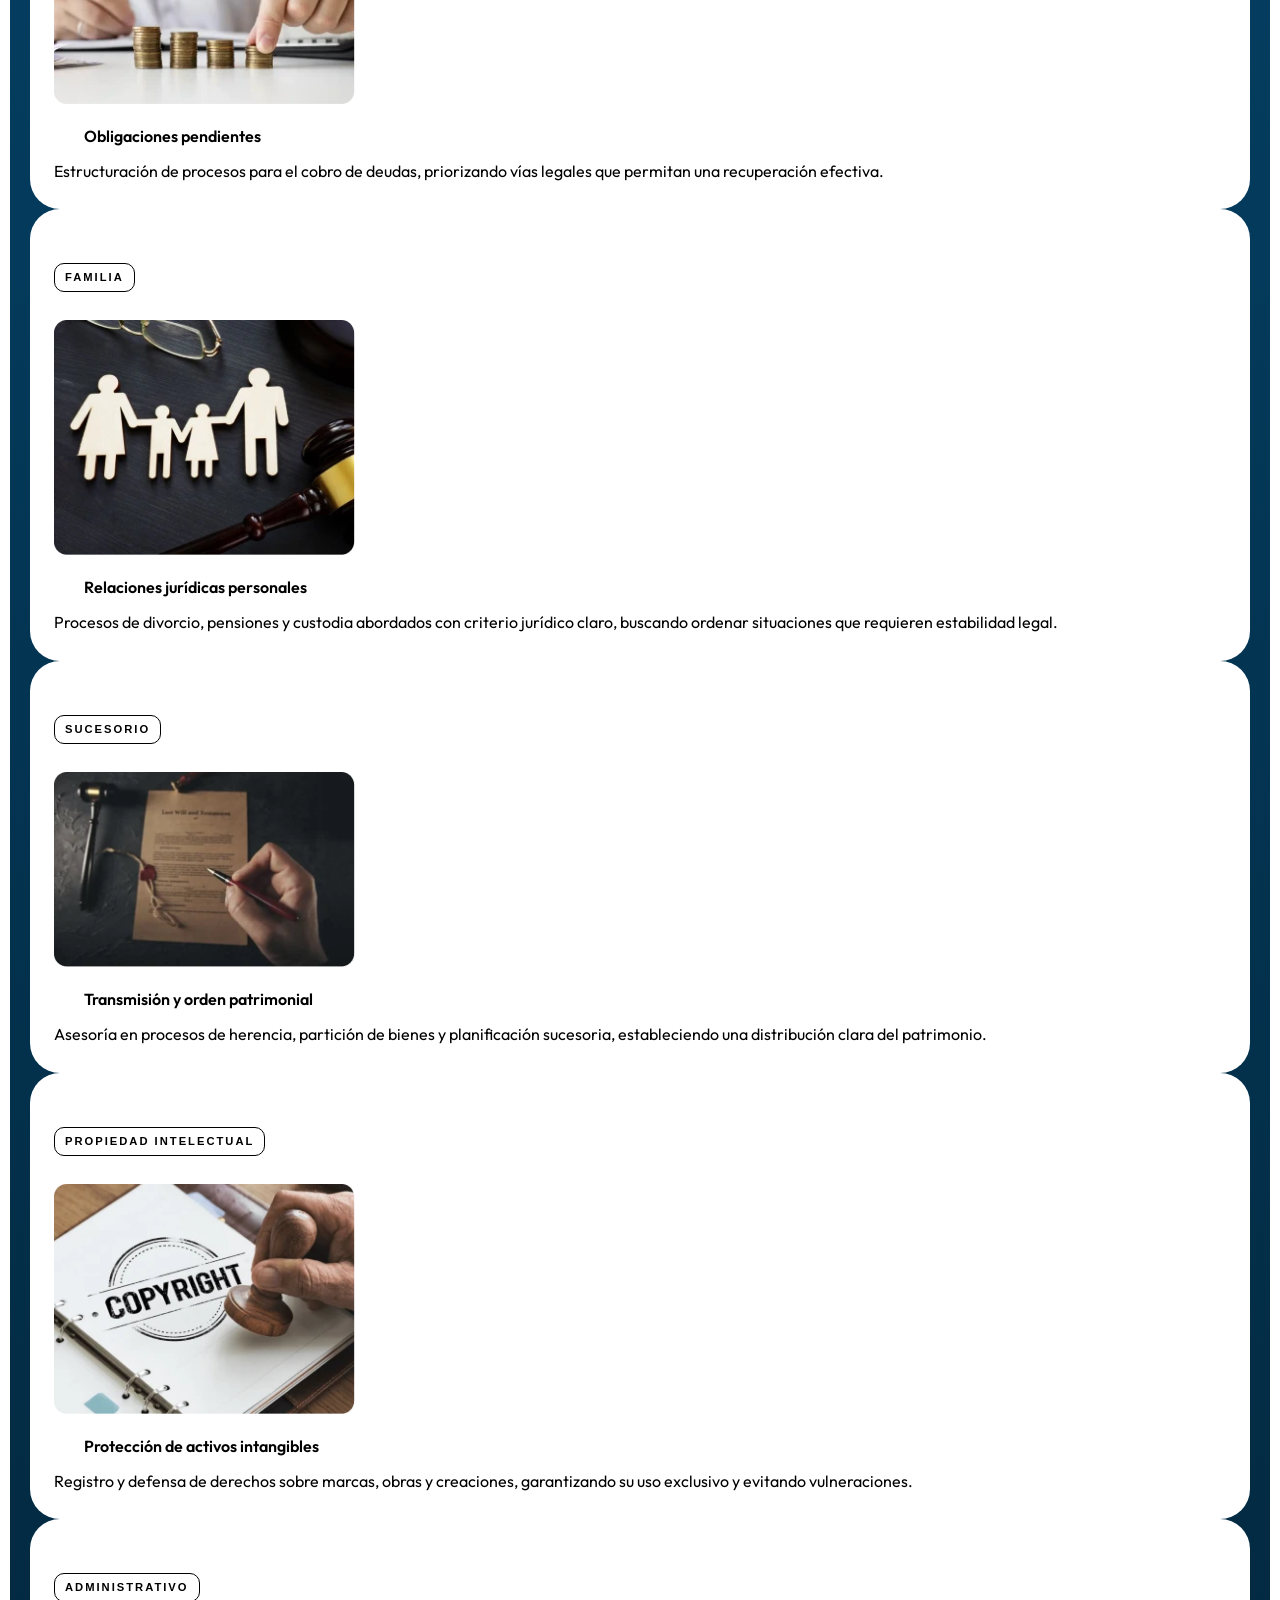
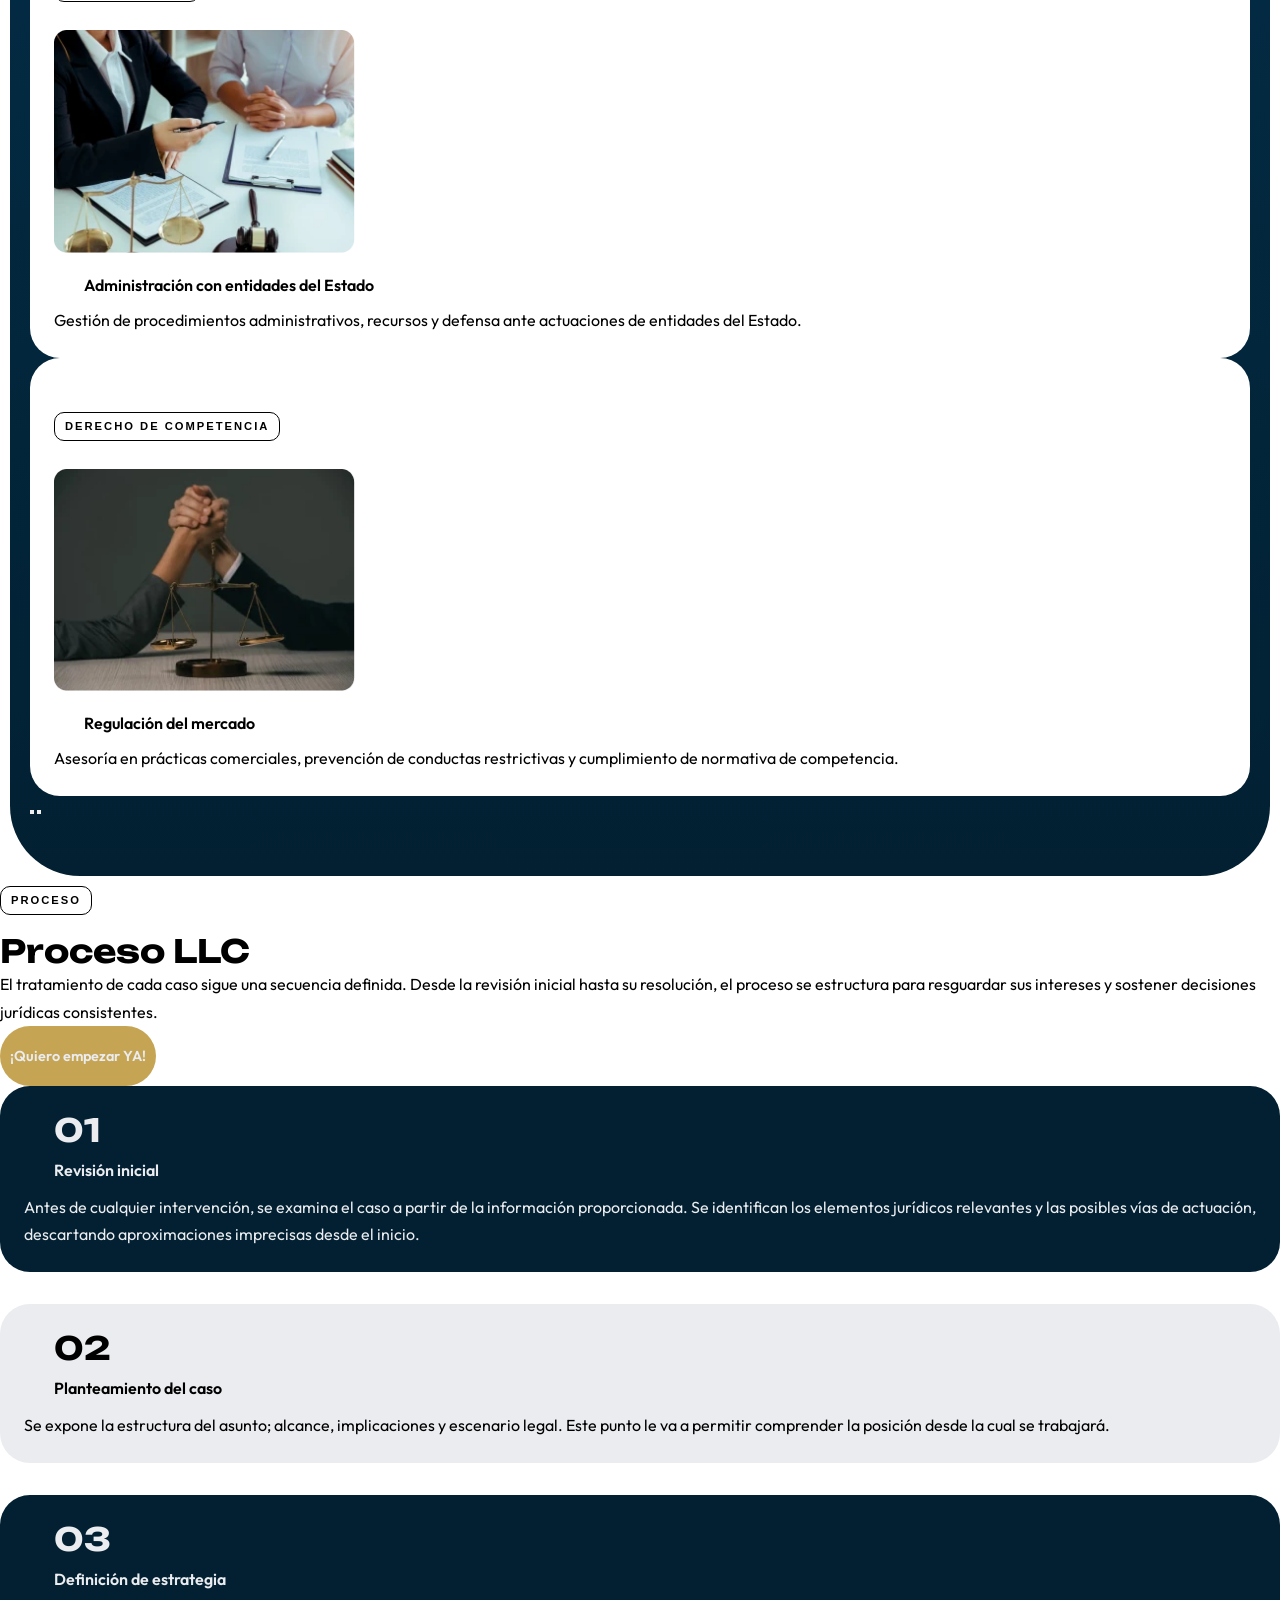
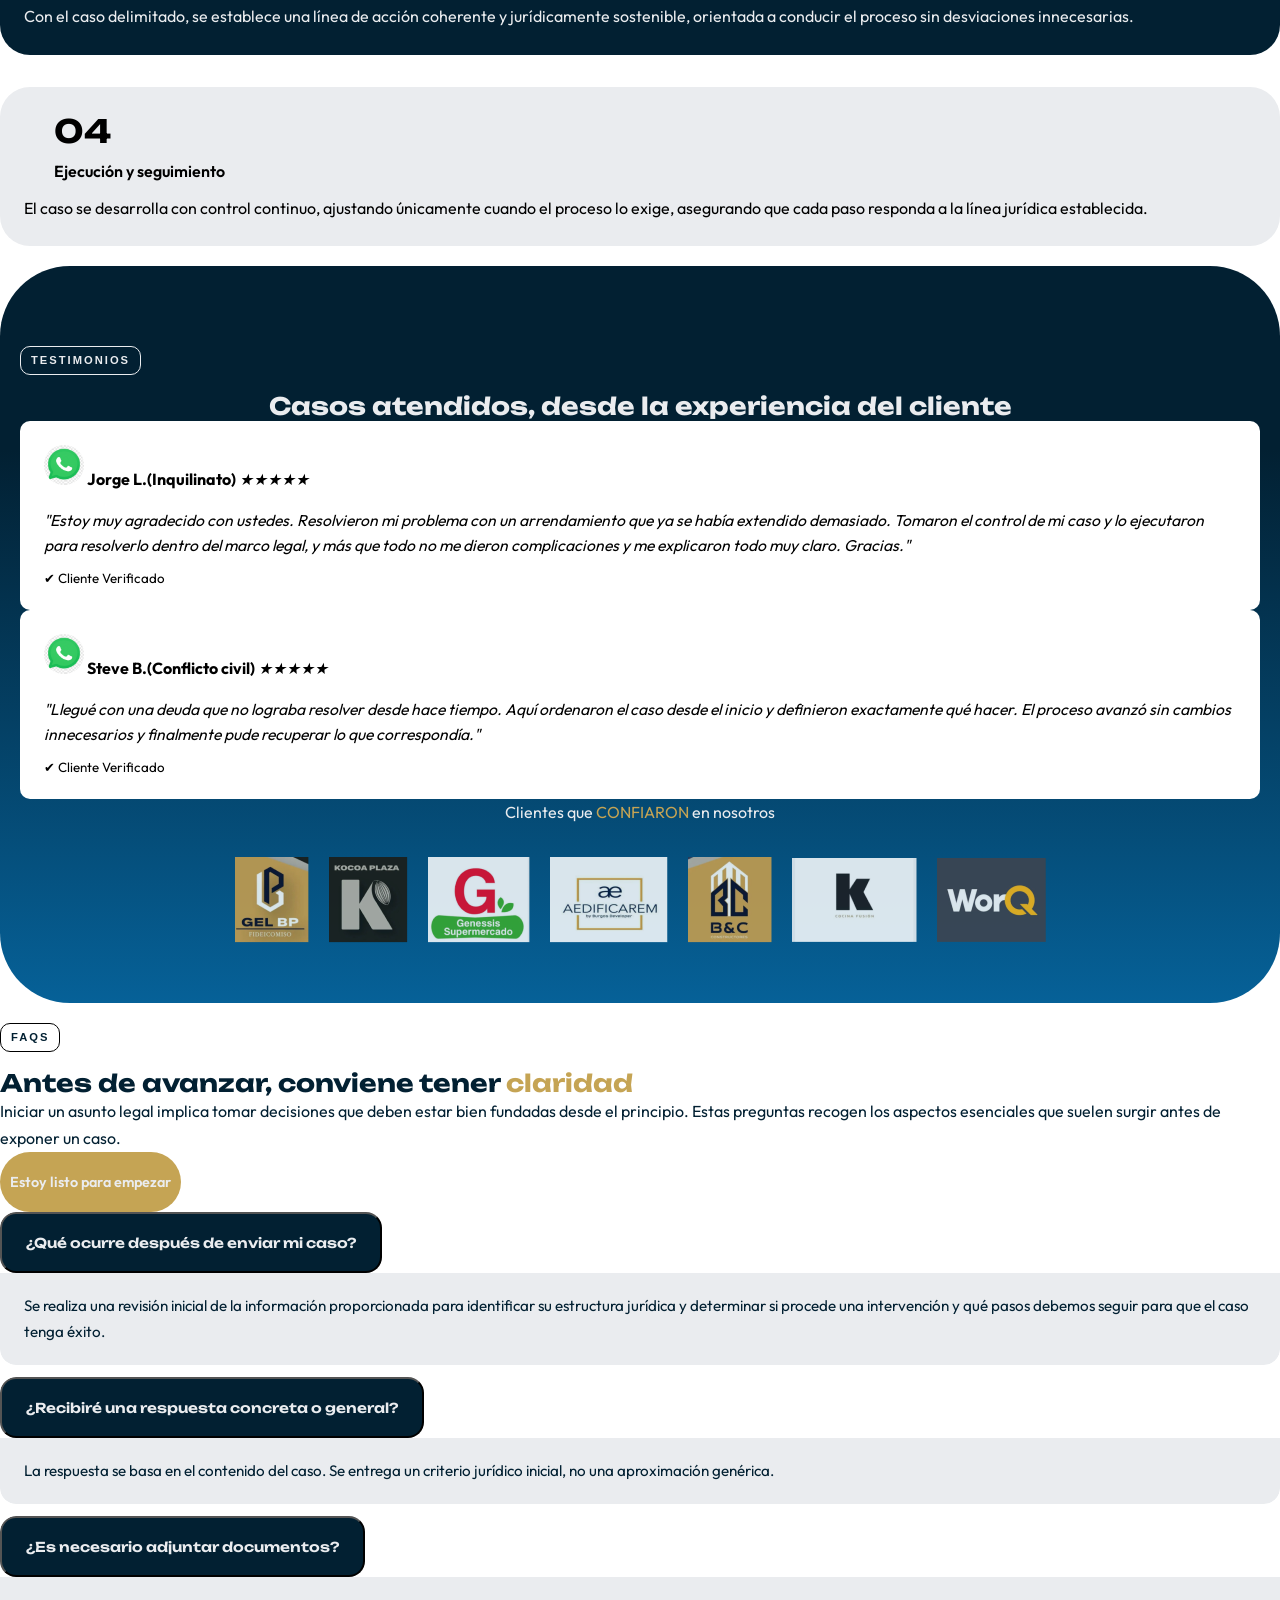
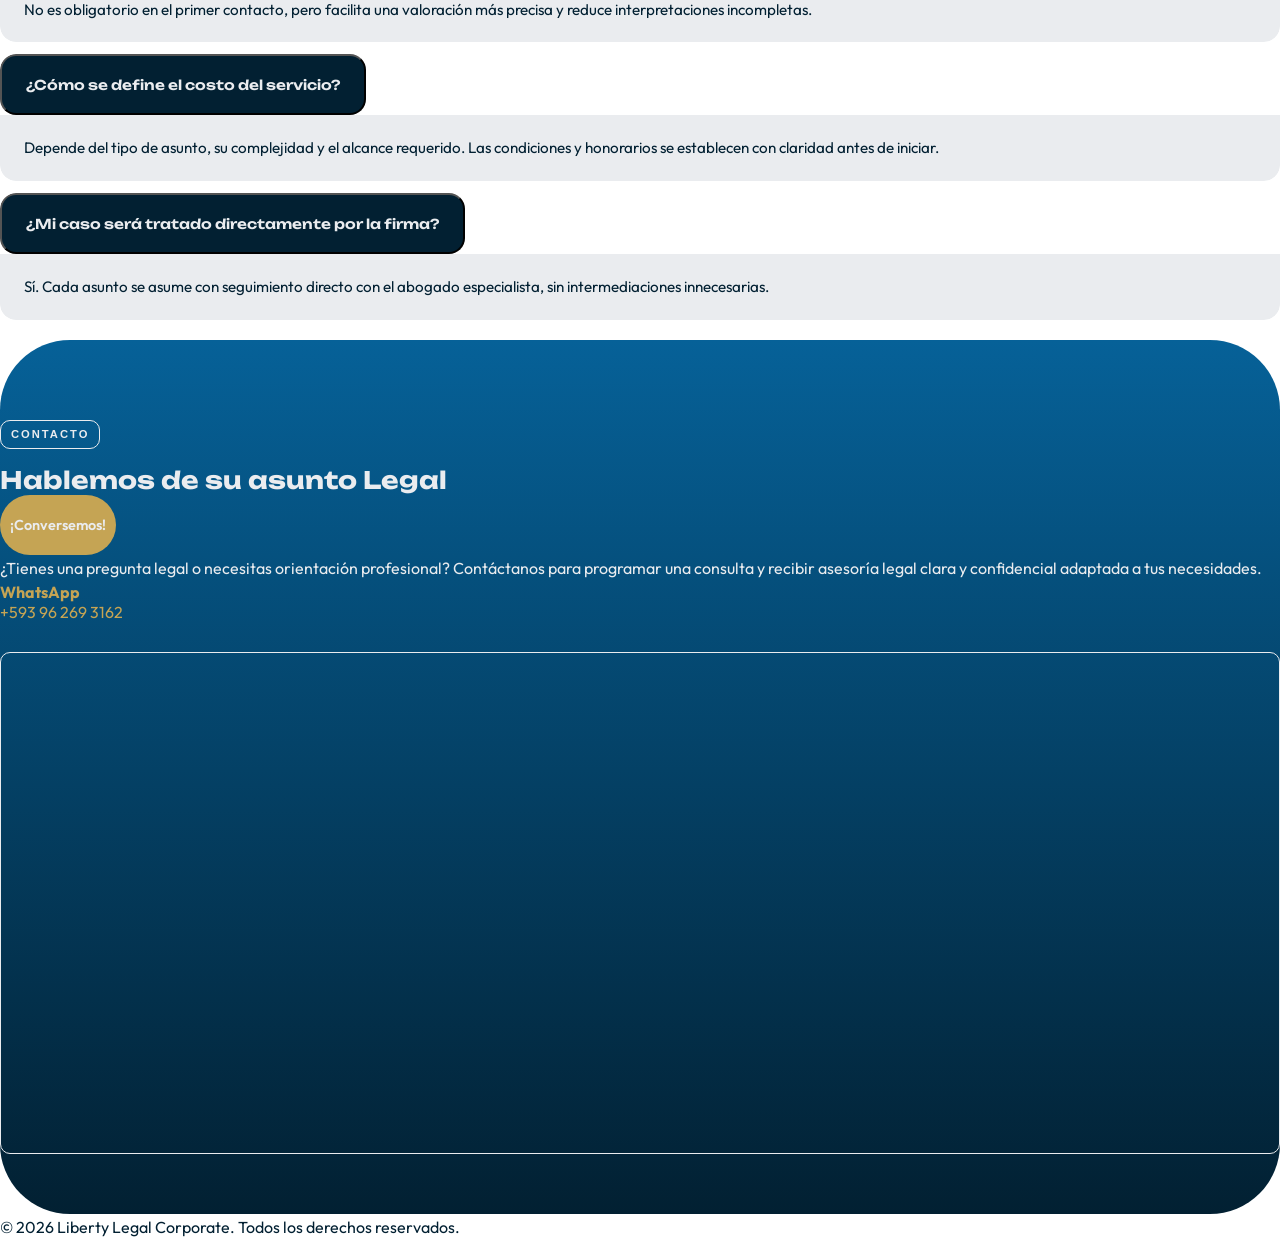
==== commit 4bfbfd68: "Use Vercel-compatible asset paths" ====
--- a/index.html
+++ b/index.html
@@ -15,10 +15,10 @@
             rel="stylesheet">
 
         <!-- Bootstrap CSS -->
-        <link rel="stylesheet" href="public/bootstrap/css/bootstrap.min.css"> 
+        <link rel="stylesheet" href="/bootstrap/css/bootstrap.min.css">
 
         <!-- Nuestros estilos -->
-        <link rel="stylesheet" href="estilos/estilos.css">
+        <link rel="stylesheet" href="/estilos/estilos.css">
     </head>
 
     <body>
@@ -31,7 +31,7 @@
 
                 <!-- Logo -->
                 <a href="#hero" class="navbar-brand">
-                    <img src="img/logo menu.webp" alt="Liberty Legal Corporate" class="logo">
+                    <img src="img/logo-menu.webp" alt="Liberty Legal Corporate" class="logo">
                 </a>
 
                 <button class="navbar-toggler border-0" type="button" data-bs-toggle="collapse" data-bs-target="#menu" aria-controls="menu" aria-expanded="false" aria-label="Toggle navigation">
@@ -592,7 +592,7 @@
 
 
         <!-- Bootstrap JS: necesario para el menu hamburguesa, el carrusel y el acordeon -->
-        <script src="public/bootstrap/js/bootstrap.bundle.min.js"></script>
+        <script src="/bootstrap/js/bootstrap.bundle.min.js"></script>
 
     </body>
 
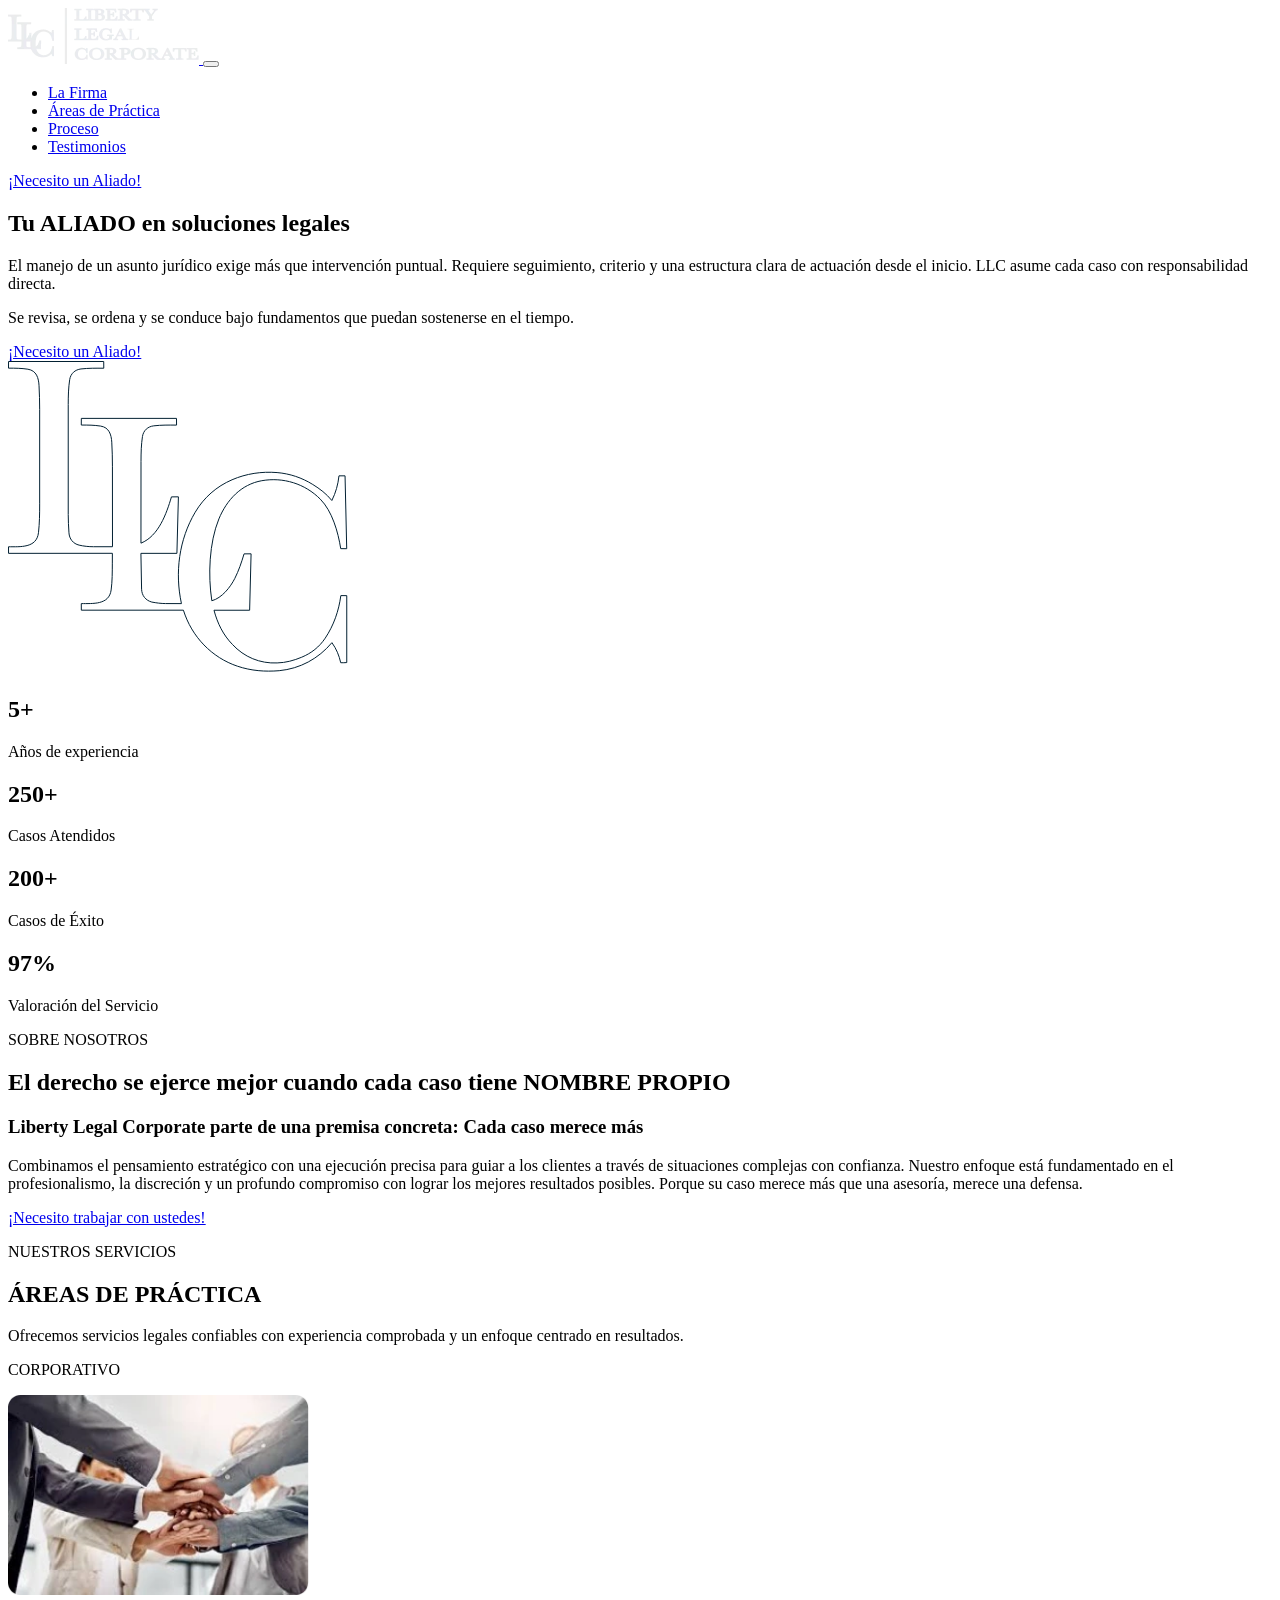
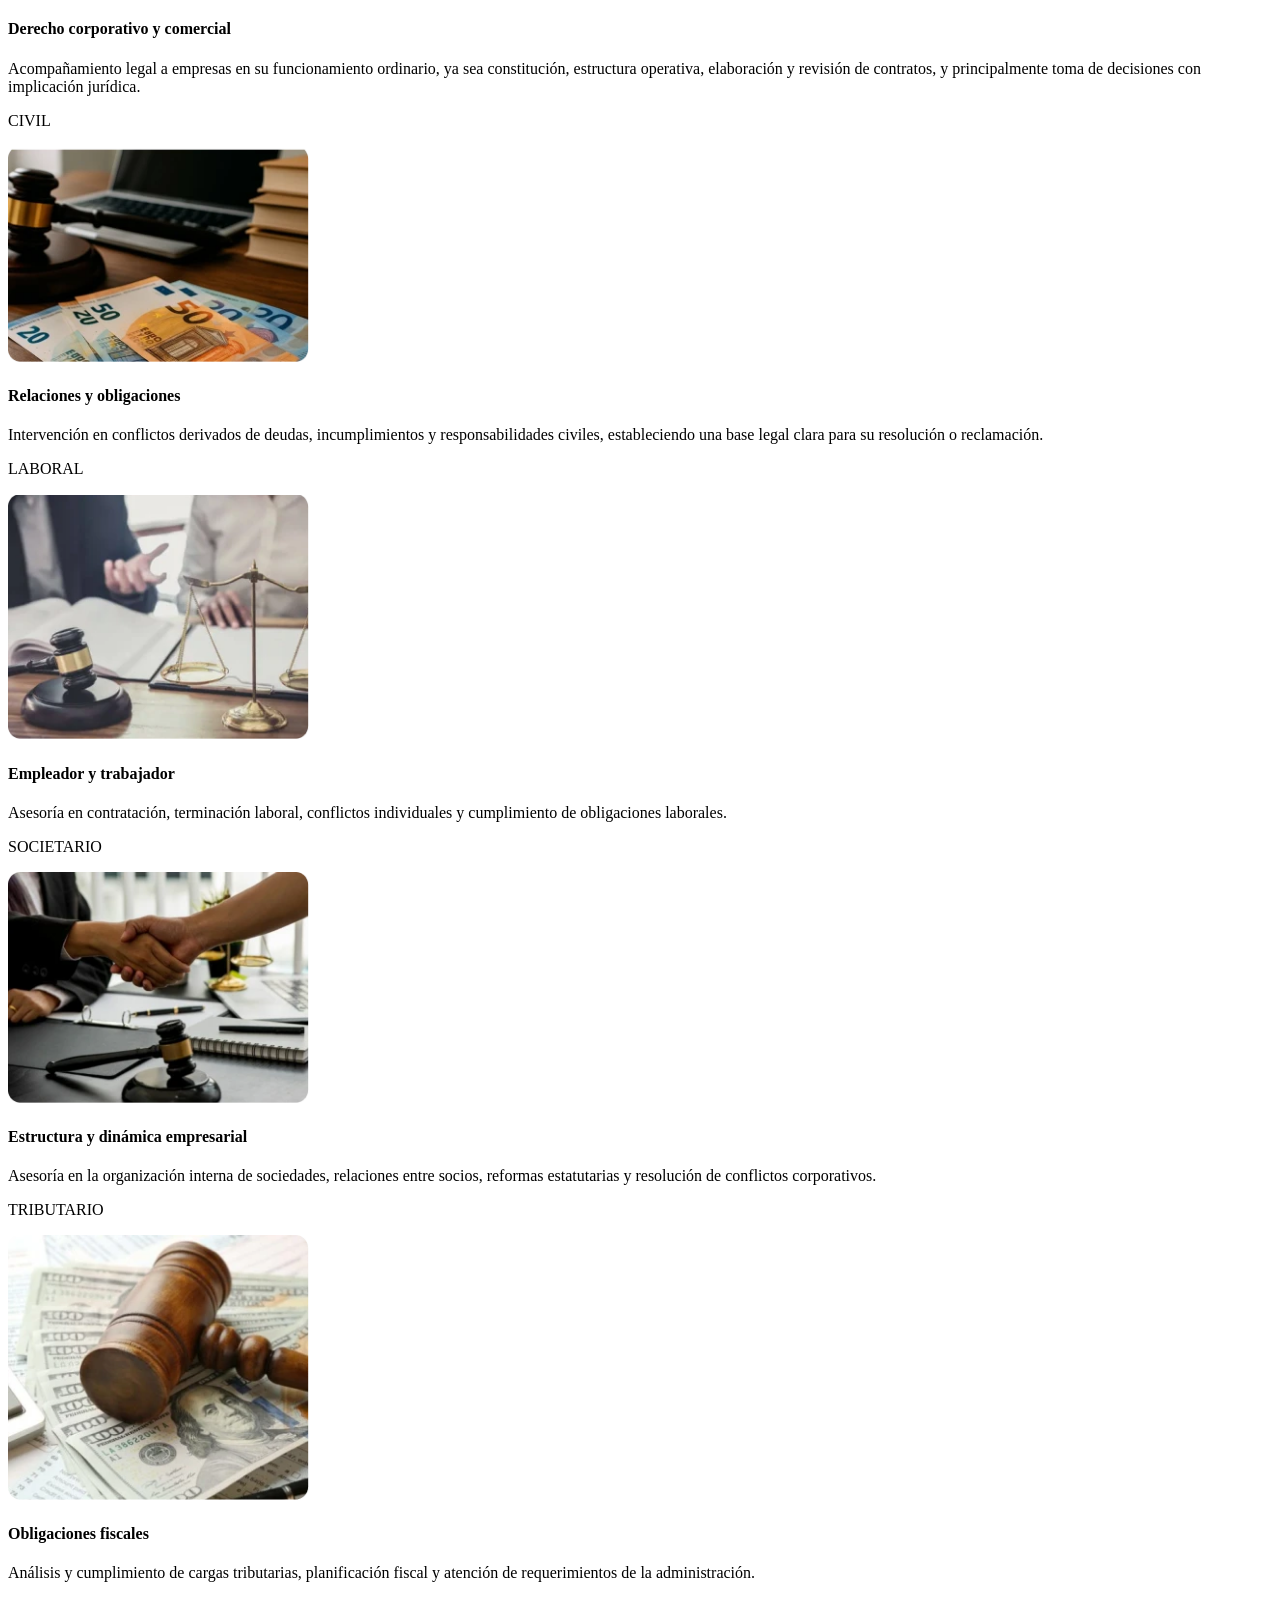
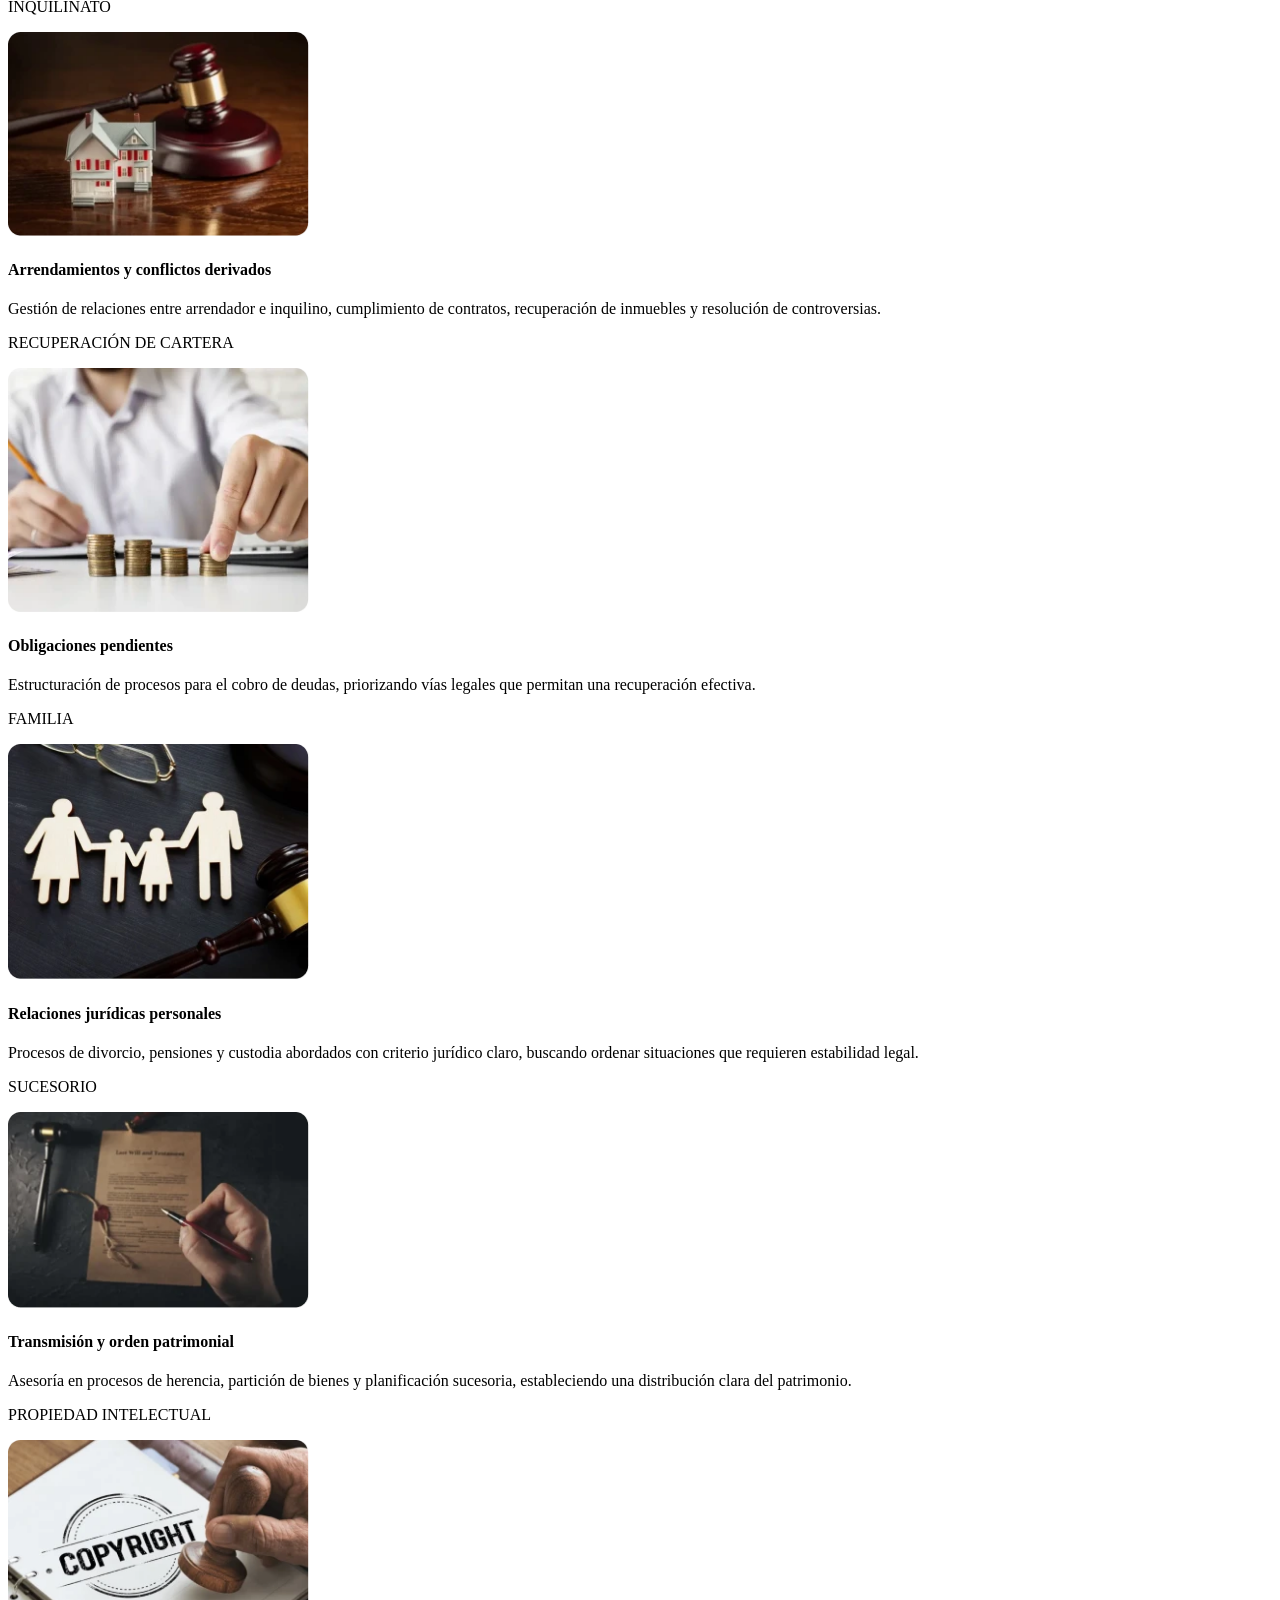
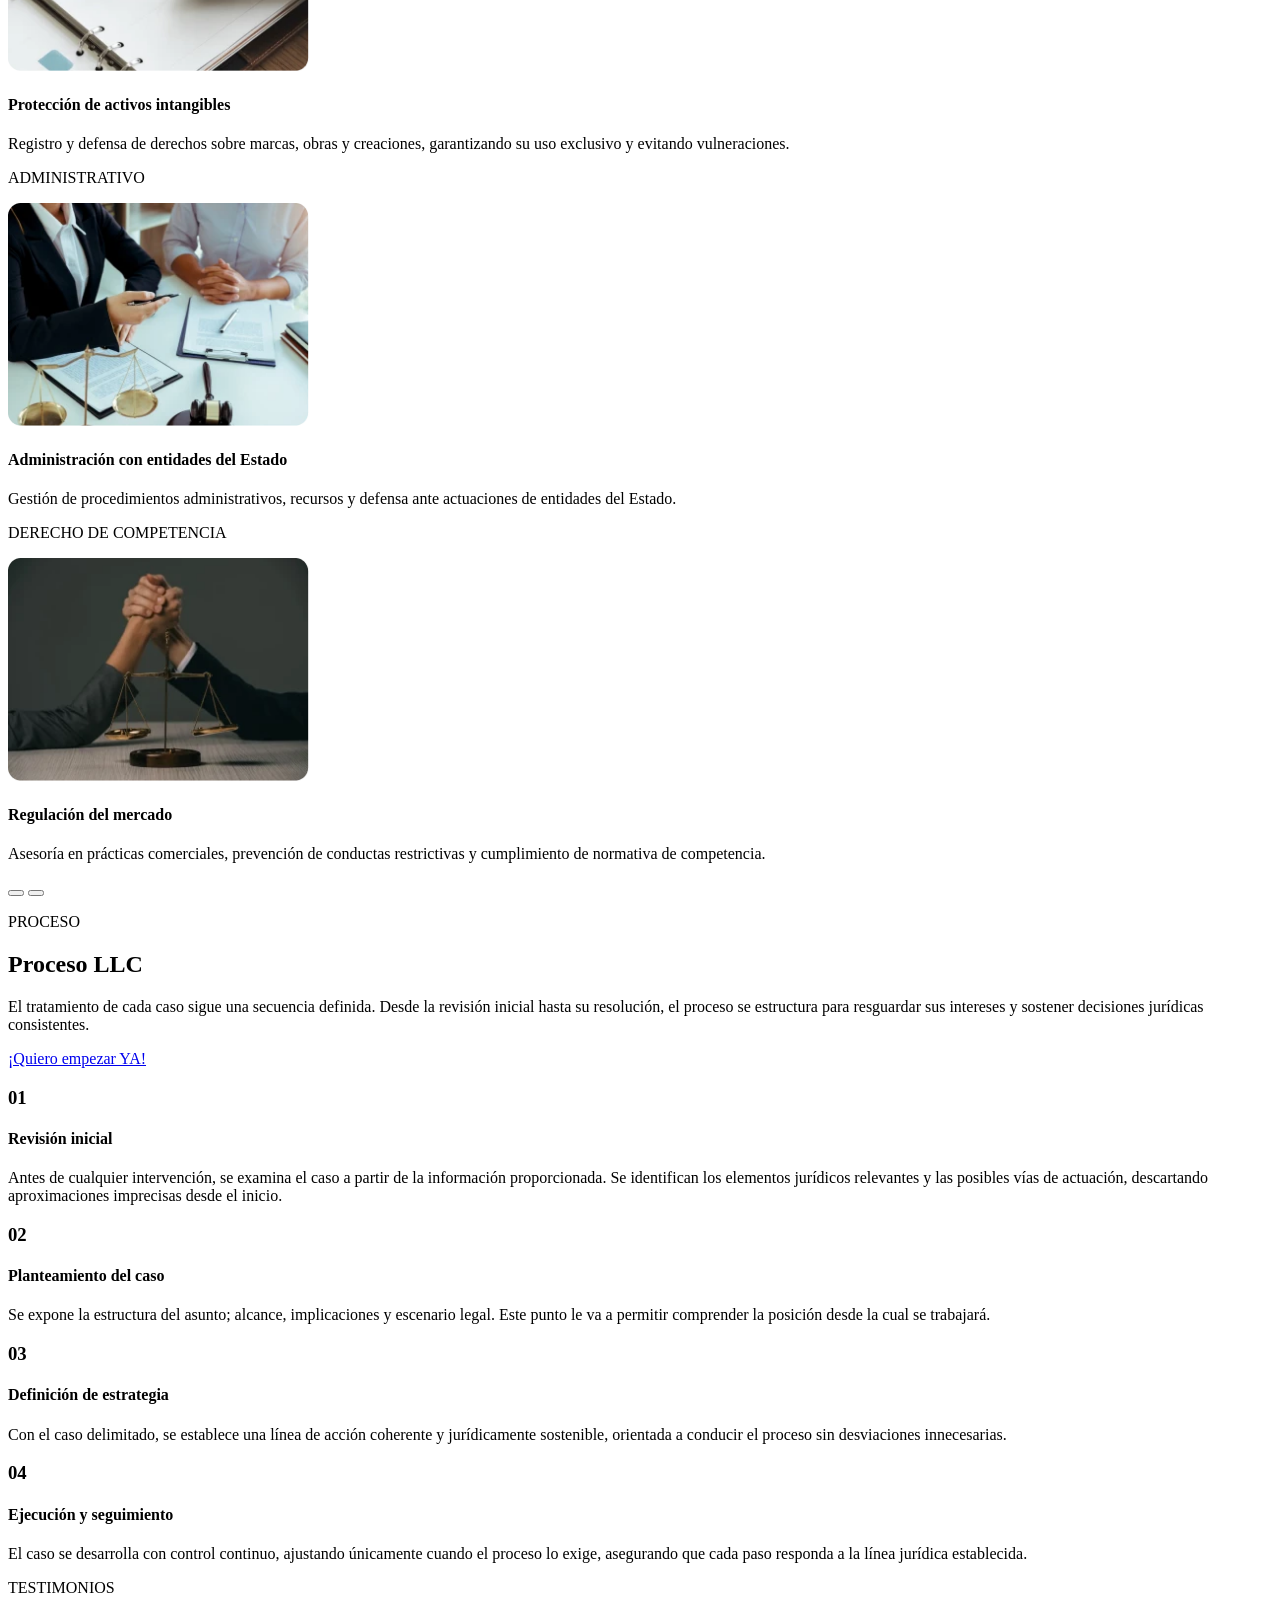
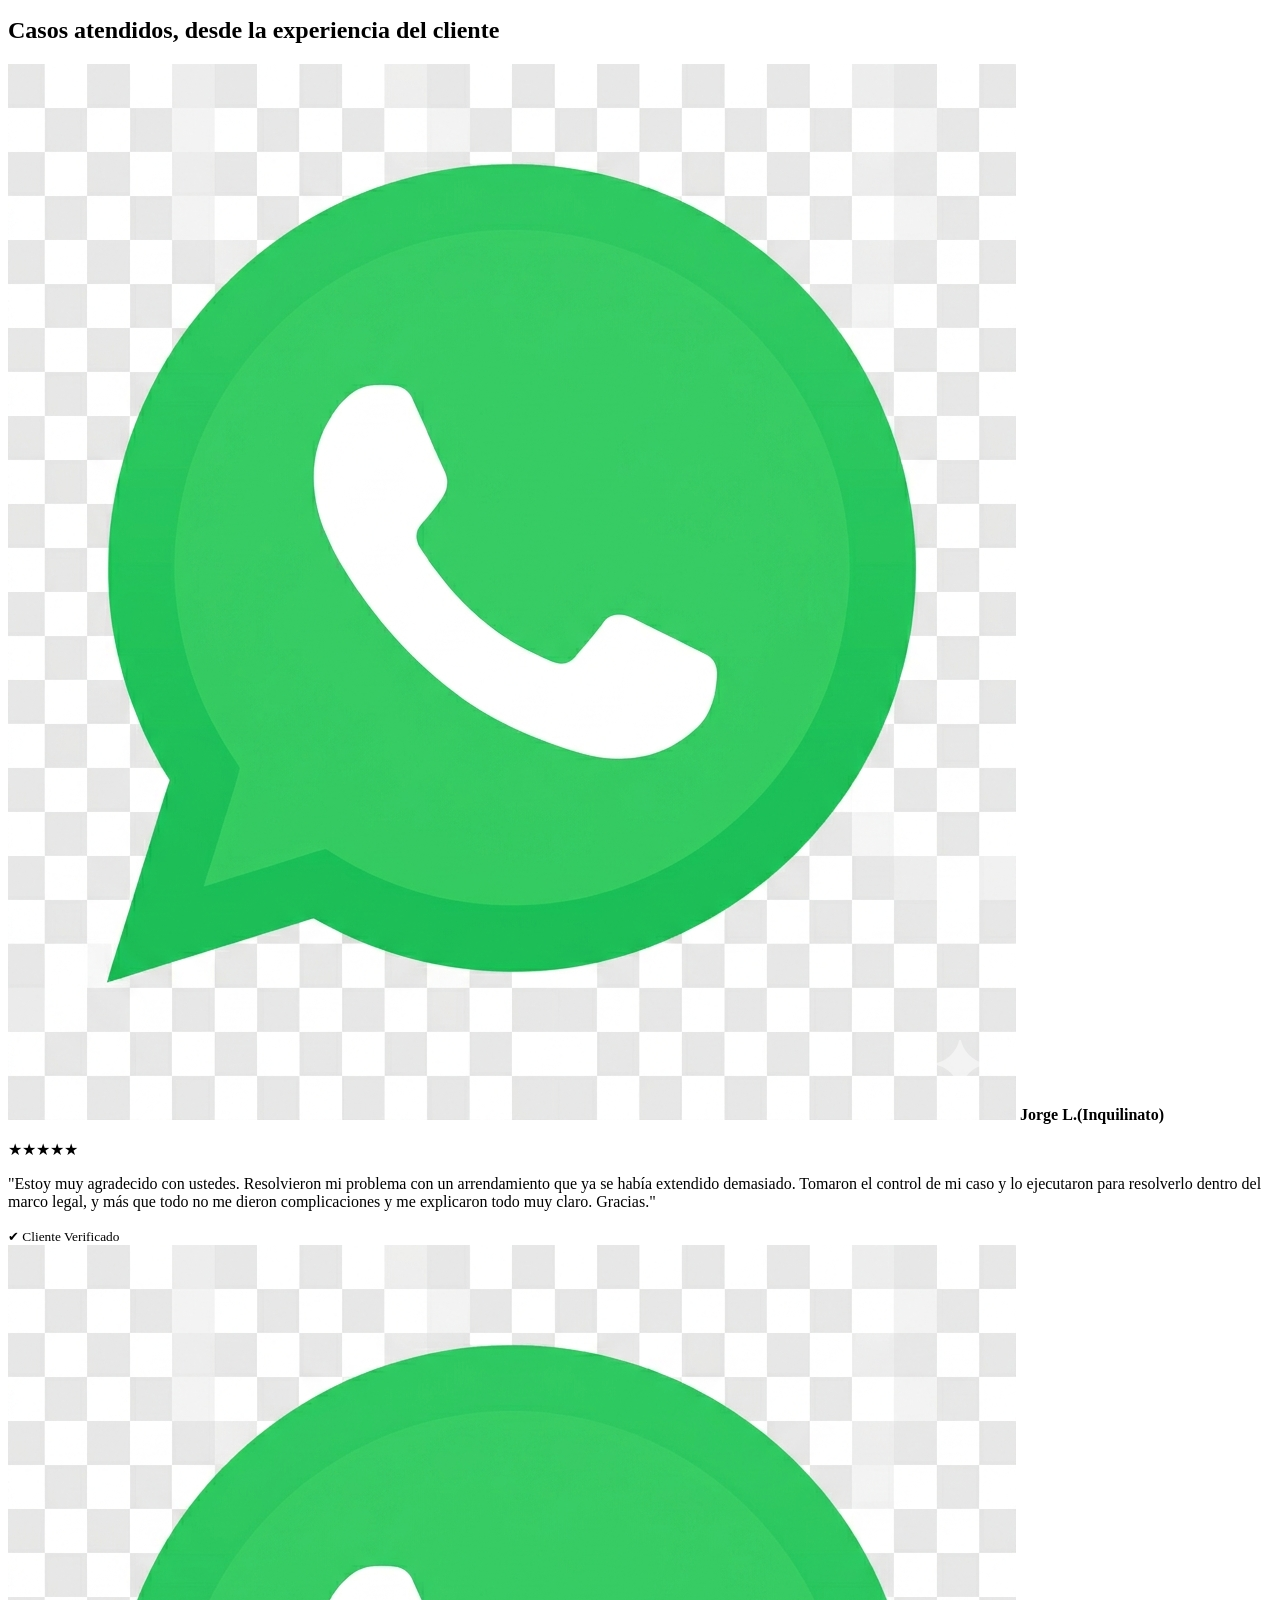
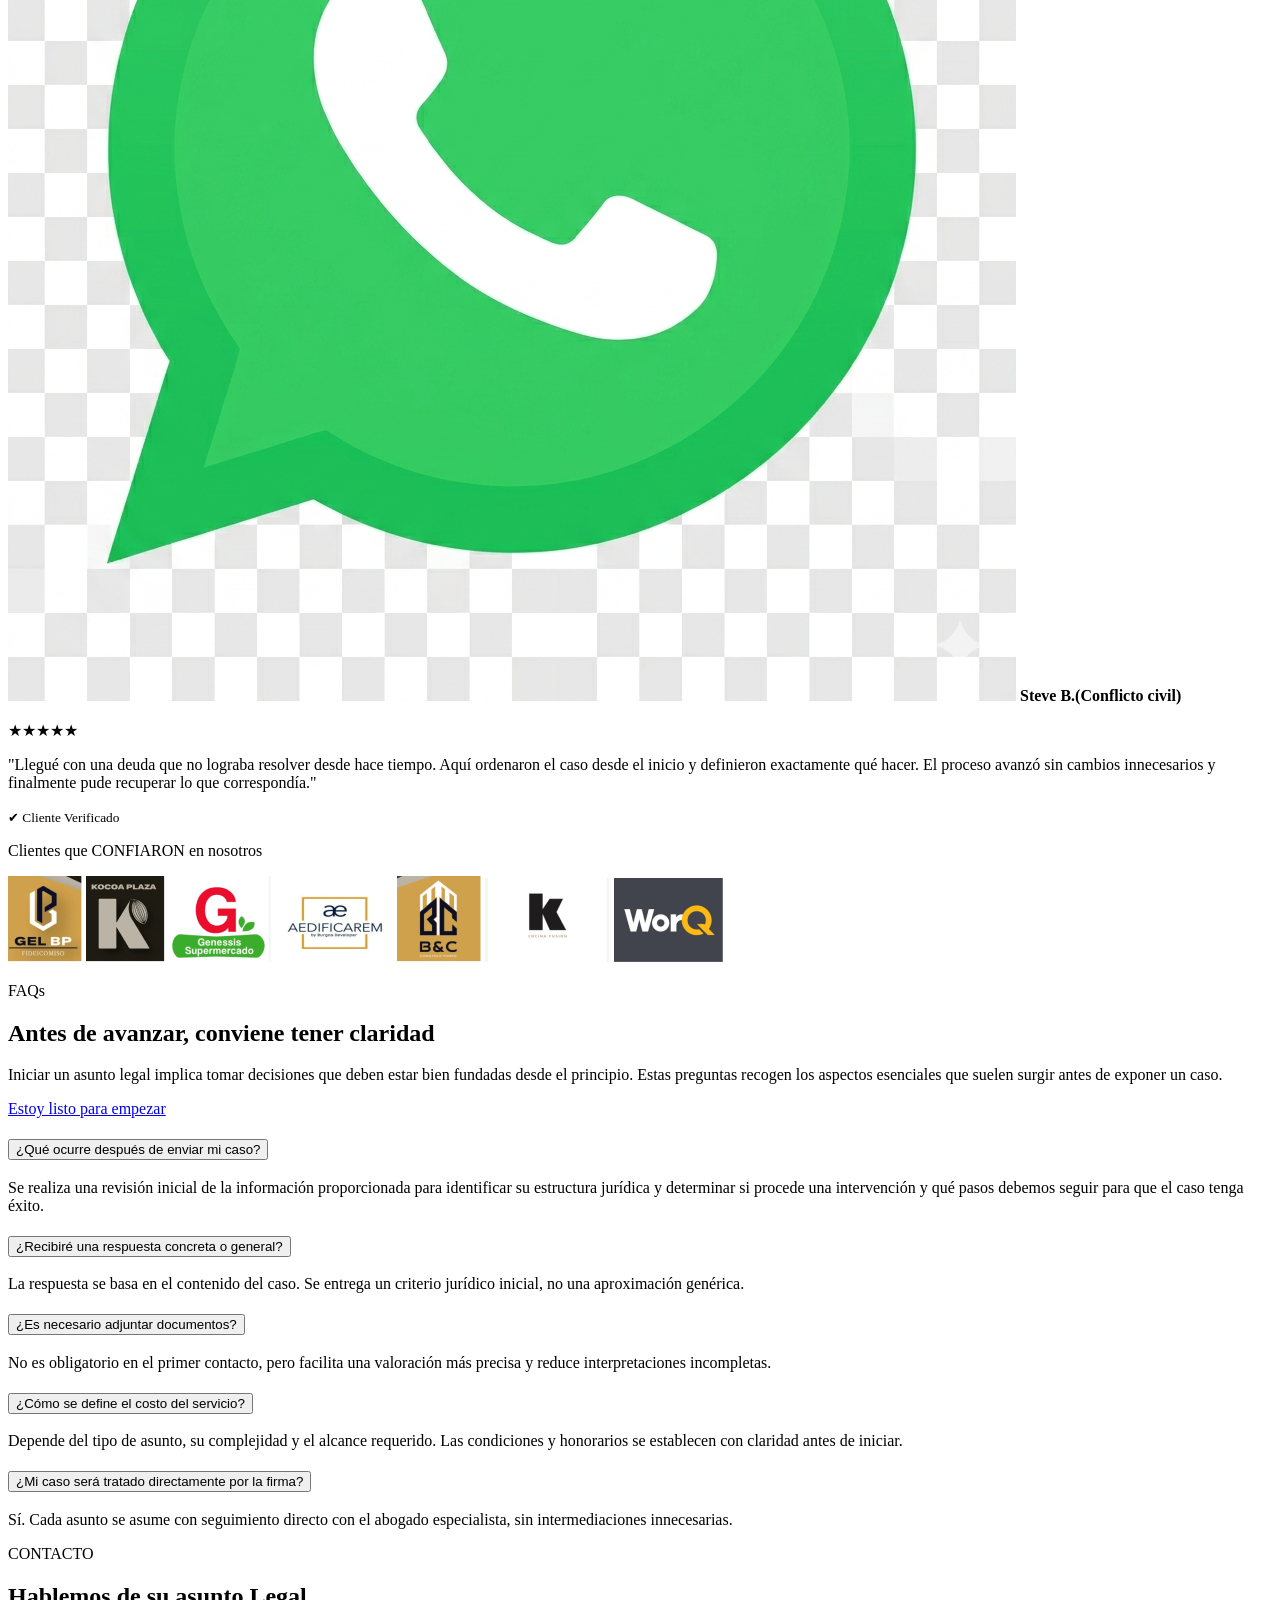
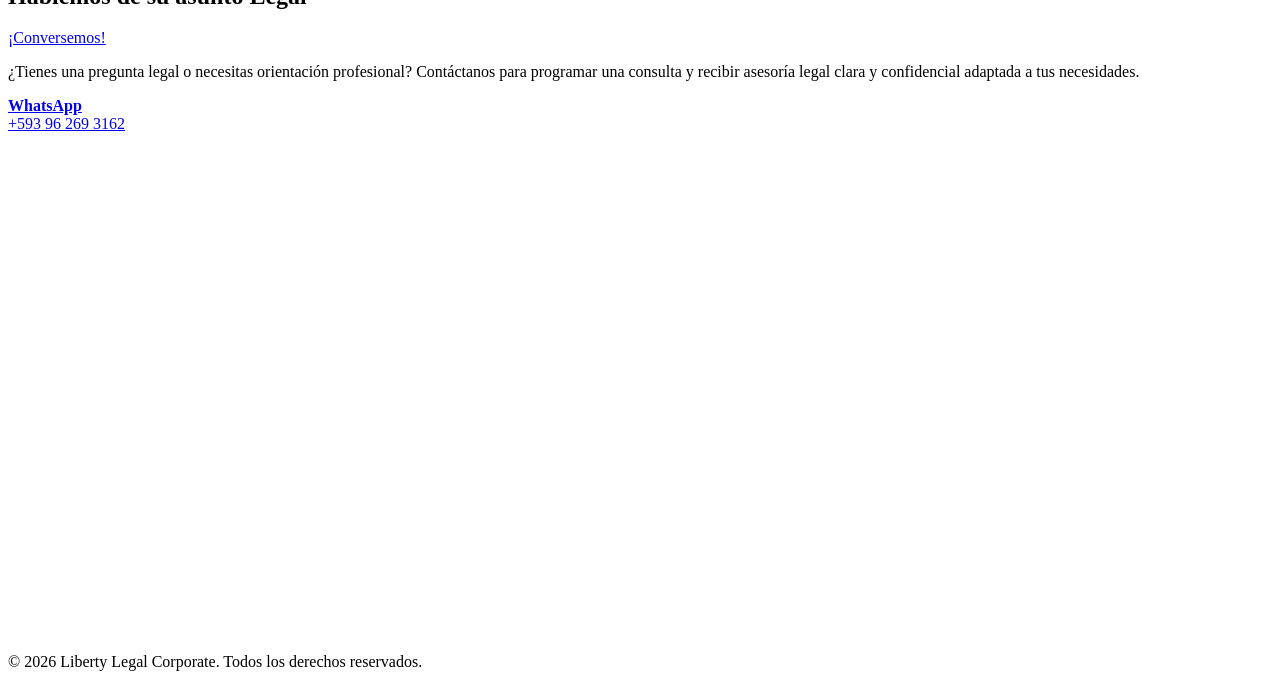
==== commit e1461bc0: "Serve custom stylesheet from public folder" ====
--- a/index.html
+++ b/index.html
@@ -18,7 +18,7 @@
         <link rel="stylesheet" href="/bootstrap/css/bootstrap.min.css">
 
         <!-- Nuestros estilos -->
-        <link rel="stylesheet" href="/estilos/estilos.css">
+        <link rel="stylesheet" href="/estilos.css">
     </head>
 
     <body>
